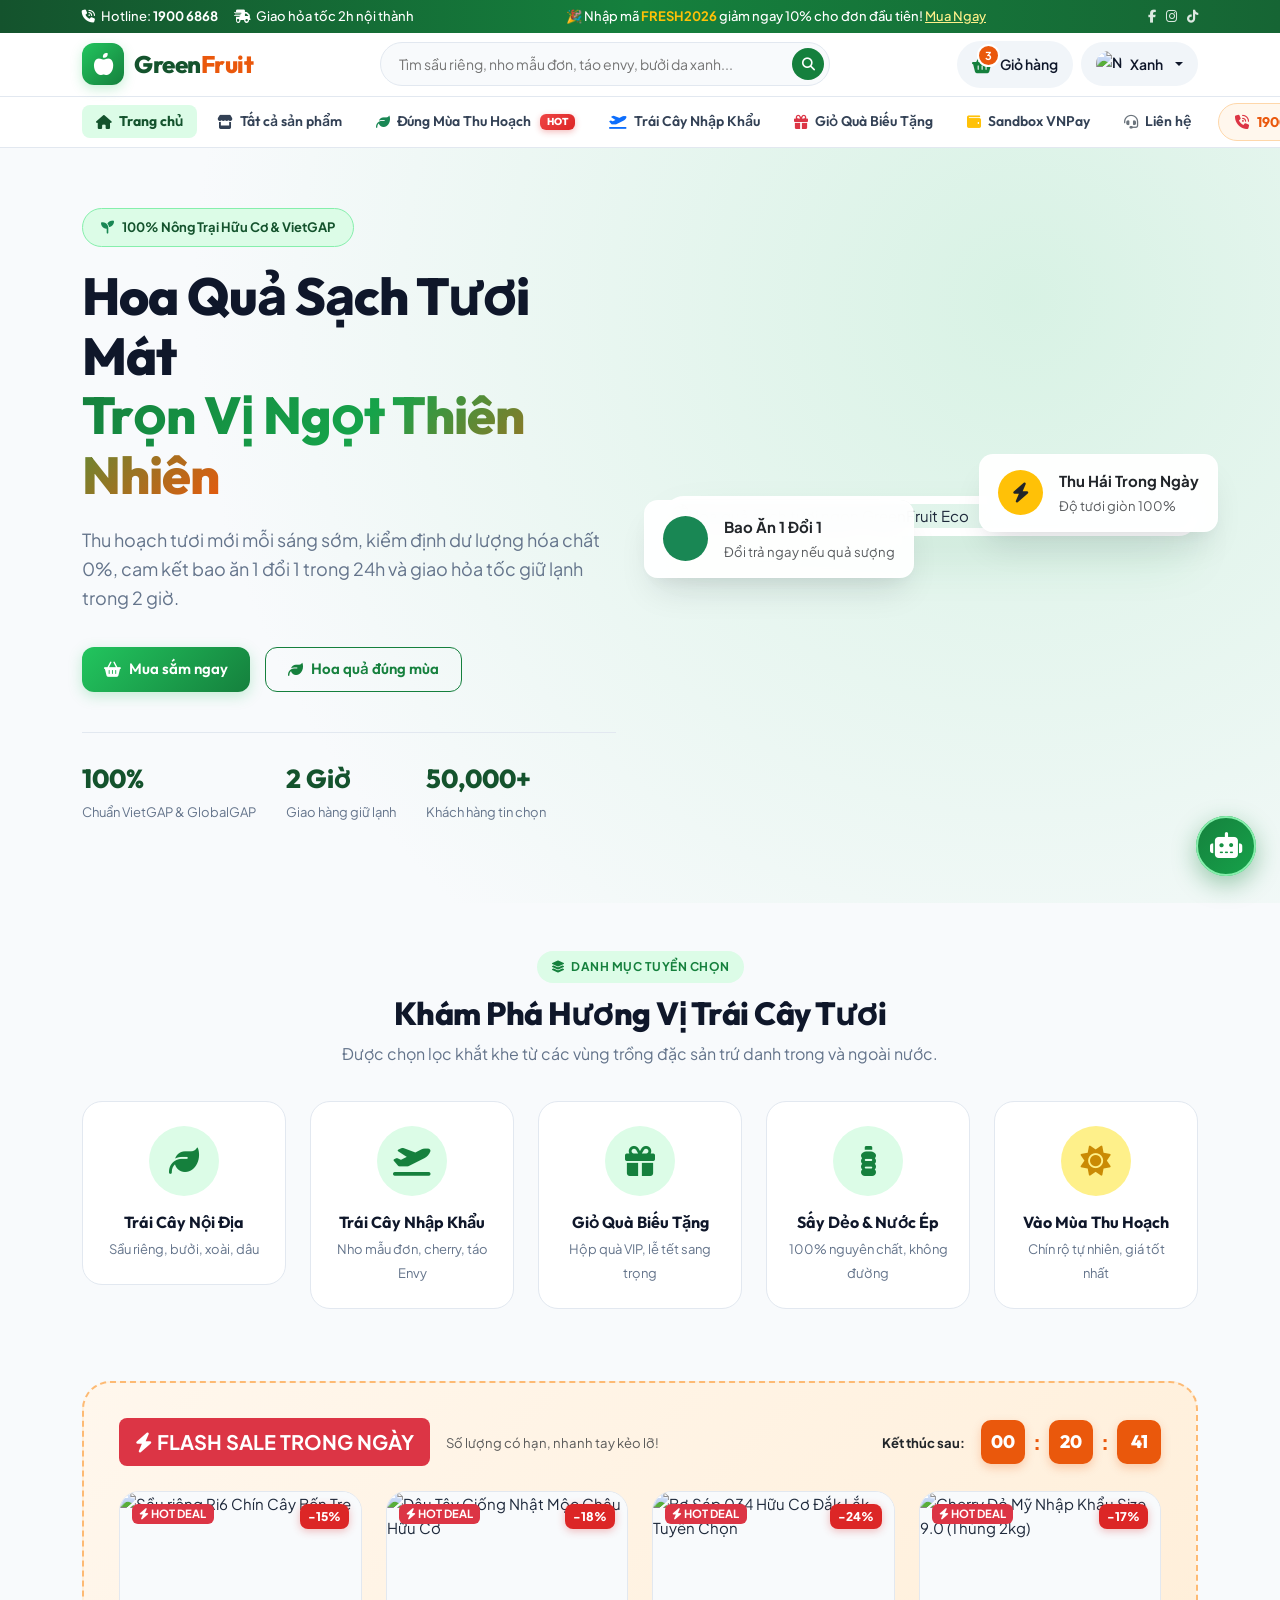
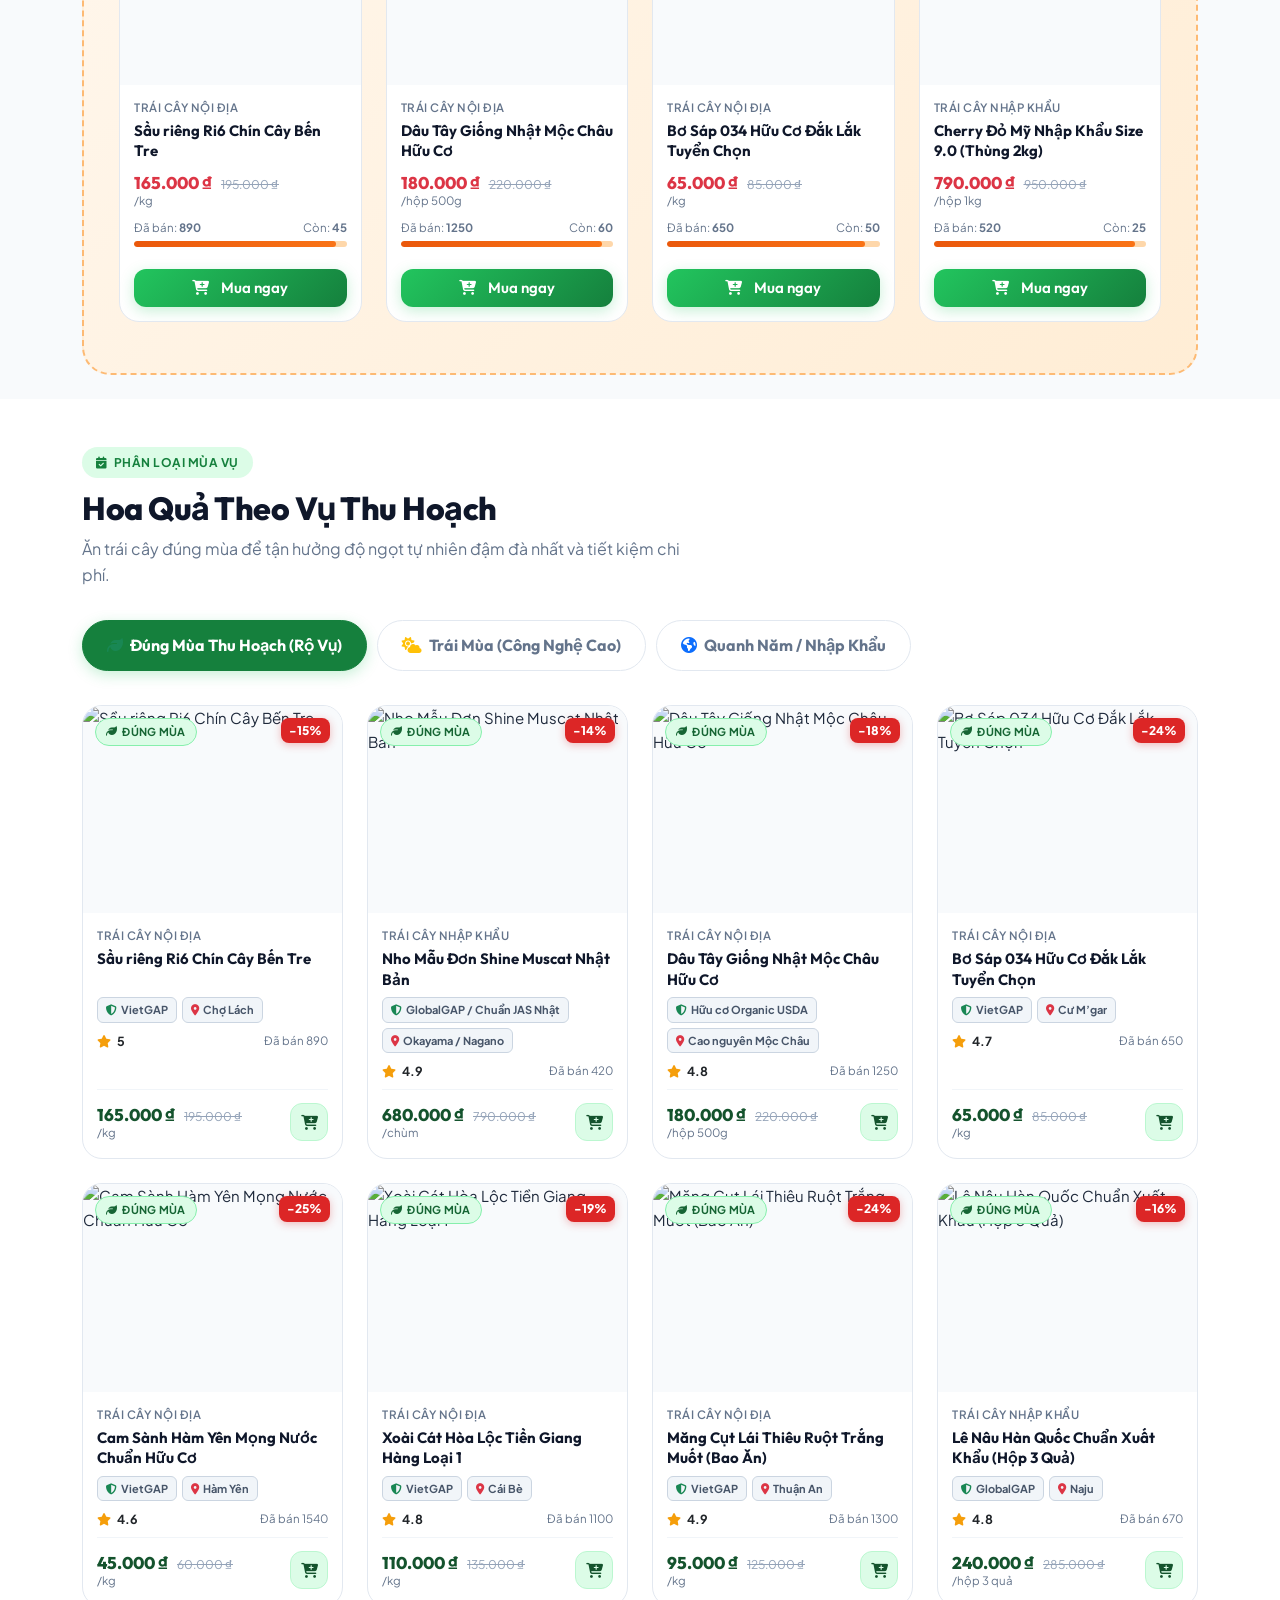
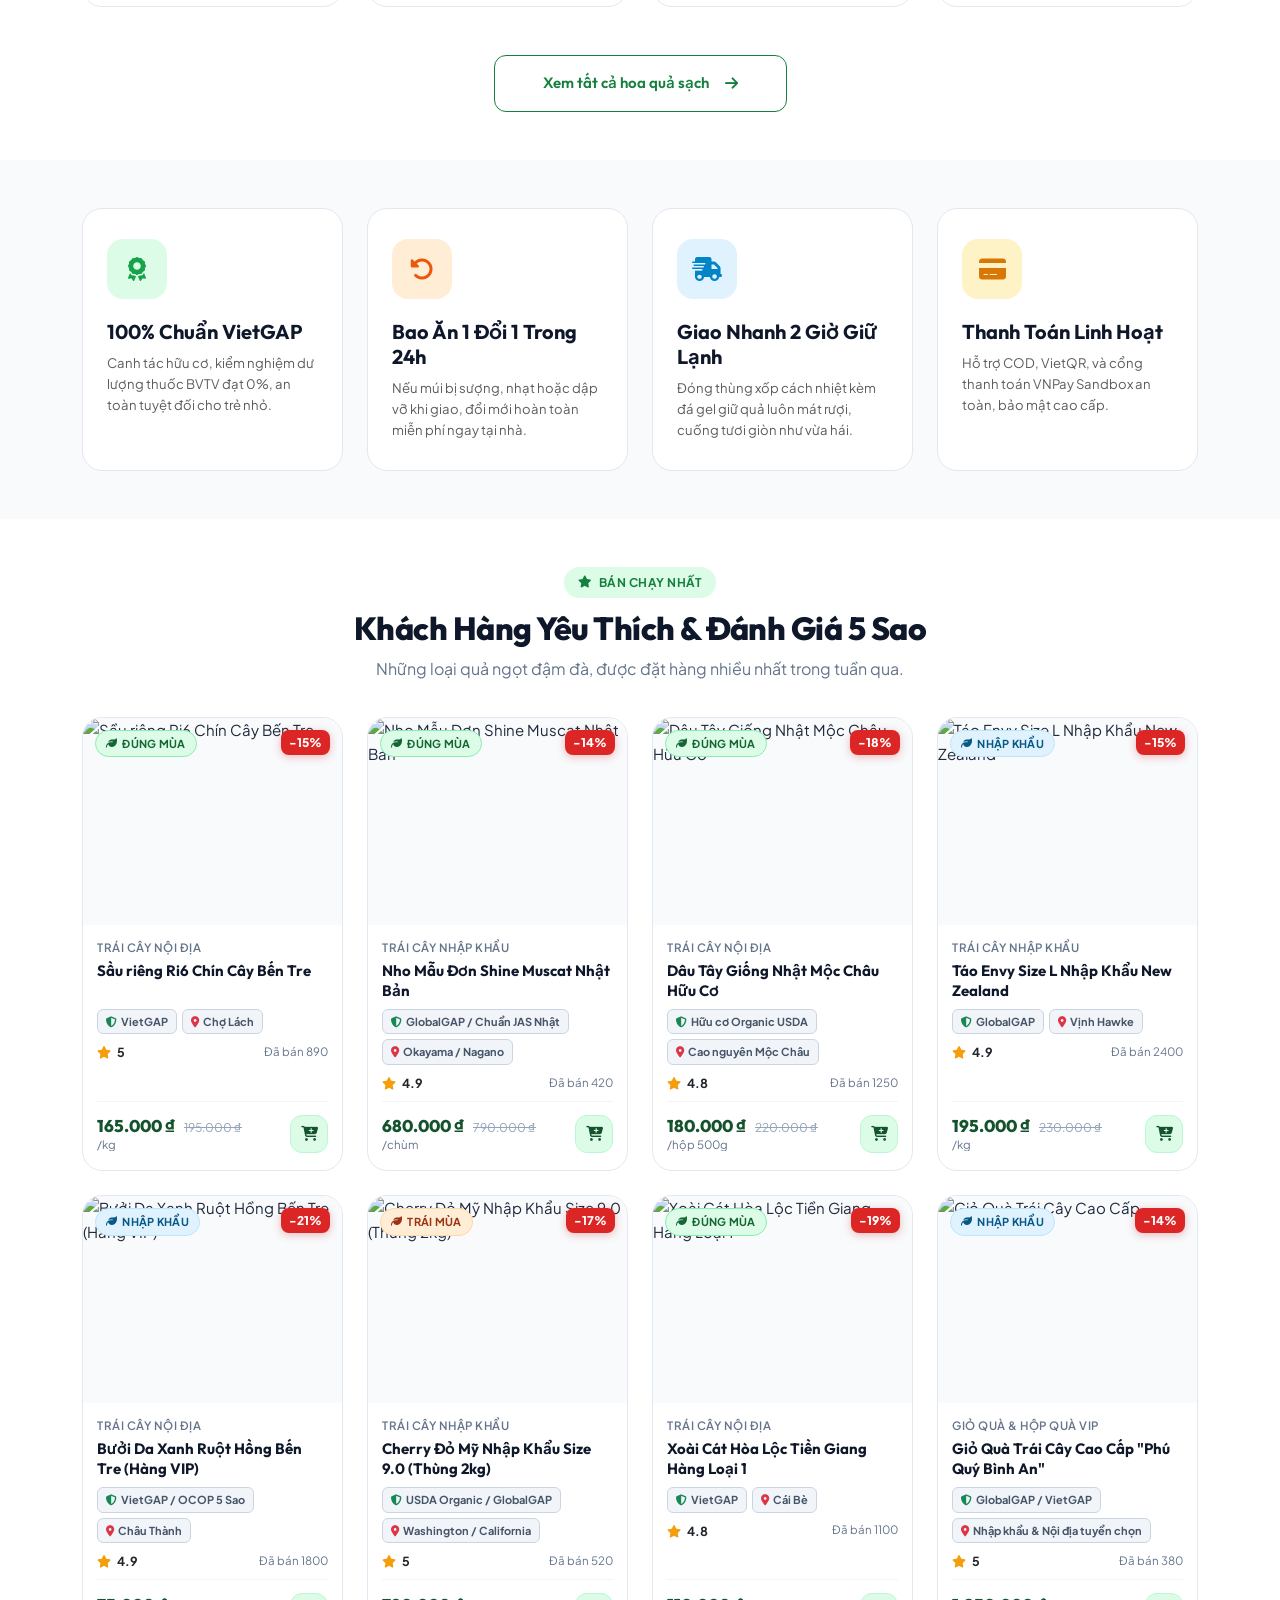
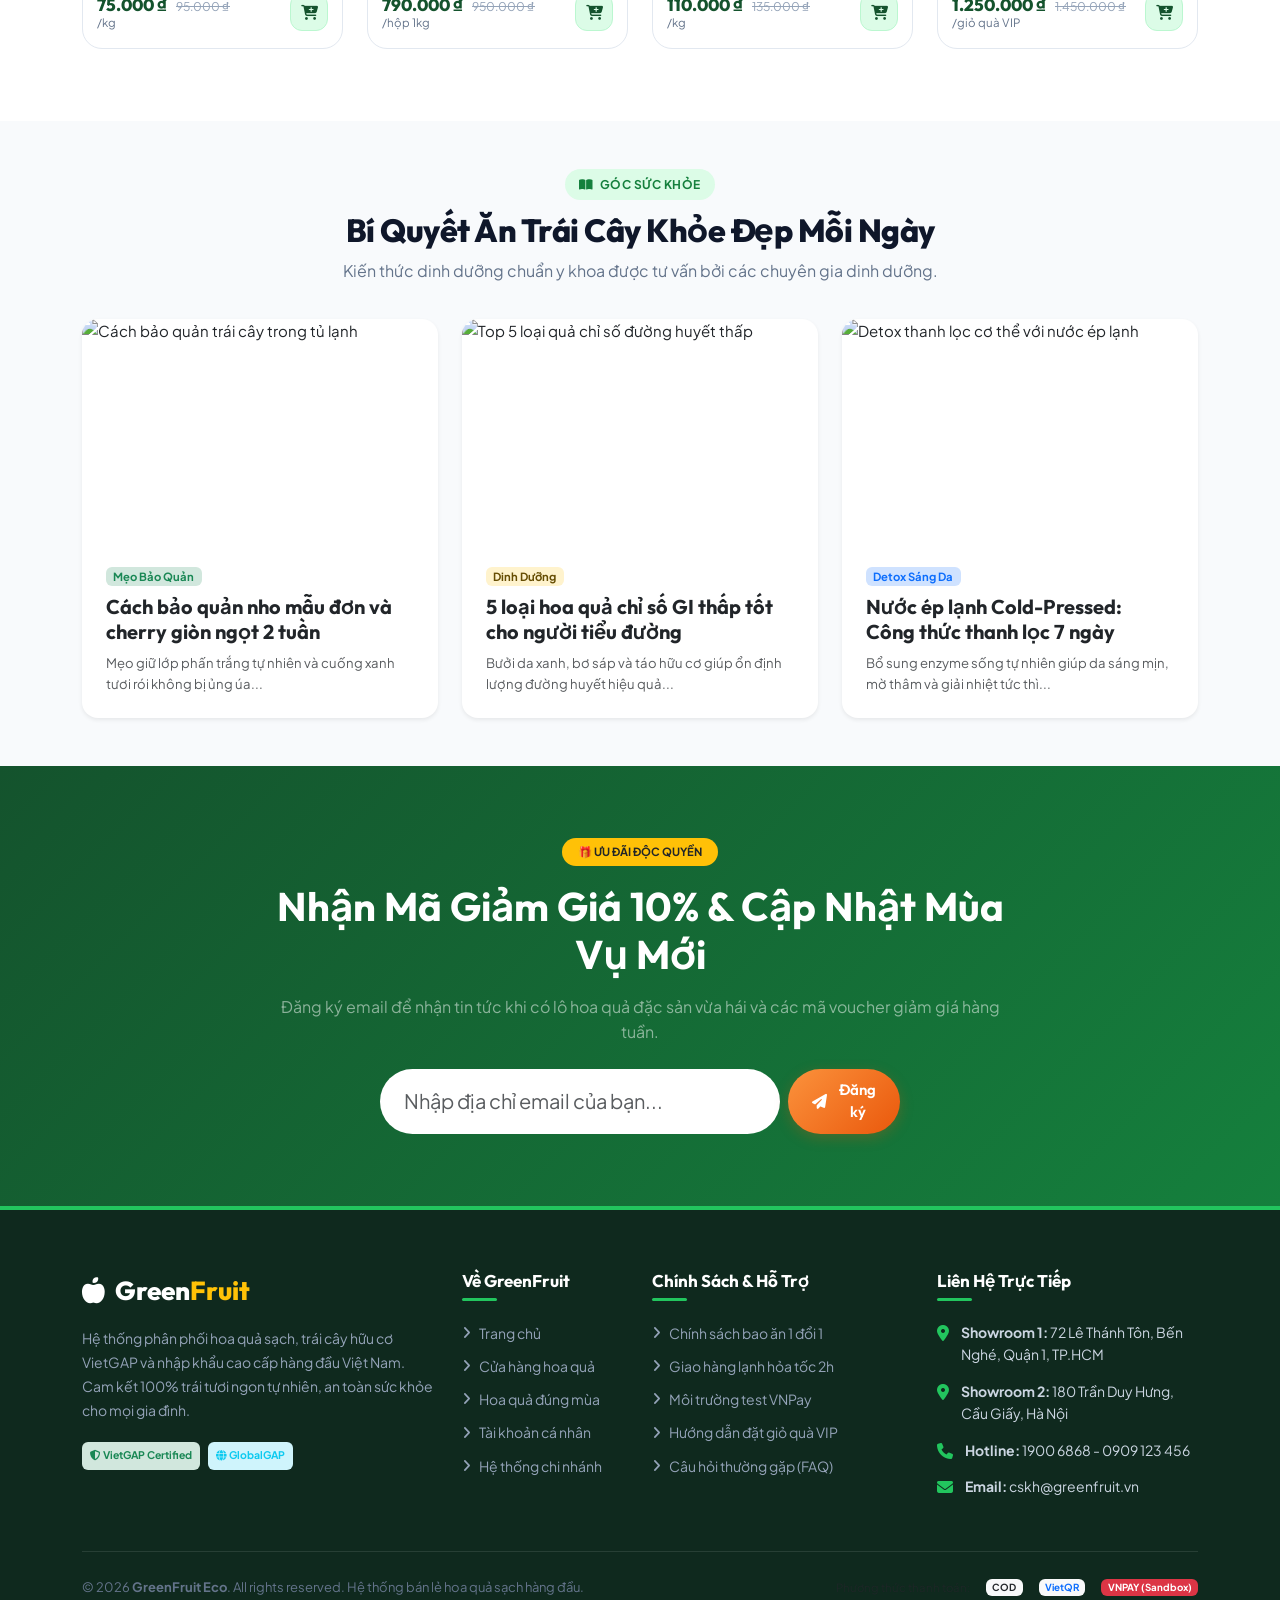
==== index.html @ 309b8b5e "first commit" ====
<!DOCTYPE html>
<html lang="vi">
<head>
  <meta charset="UTF-8">
  <meta name="viewport" content="width=device-width, initial-scale=1.0">
  <title>GreenFruit Eco - Siêu Thị Hoa Quả Sạch & Trái Cây Hữu Cơ VietGAP, Nhập Khẩu VIP</title>
  
  <!-- SEO Meta Tags -->
  <meta name="description" content="Chuyên cung cấp sỉ và lẻ hoa quả sạch, trái cây hữu cơ VietGAP/GlobalGAP, sầu riêng Ri6, nho mẫu đơn, táo Envy, cherry Mỹ, cam sành, giỏ quà trái cây VIP giao nhanh 2h.">
  <meta name="keywords" content="hoa quả sạch, trái cây hữu cơ, trái cây nhập khẩu, sầu riêng ri6, nho mẫu đơn, giỏ quà trái cây, vietgap, globalgap, giao hoa quả 2h">
  <meta name="robots" content="index, follow">
  <link rel="canonical" href="http://localhost:3000/index.html">
  
  <!-- Open Graph / Facebook -->
  <meta property="og:type" content="website">
  <meta property="og:url" content="http://localhost:3000/index.html">
  <meta property="og:title" content="GreenFruit Eco - Siêu Thị Hoa Quả Sạch Hữu Cơ VietGAP">
  <meta property="og:description" content="100% hoa quả tươi mới thu hái trong ngày, bao ăn 1 đổi 1 trong 24h, miễn phí vận chuyển cho đơn từ 500k.">
  <meta property="og:image" content="https://images.unsplash.com/photo-1619566636858-adf3ef46400b?auto=format&fit=crop&w=1200&q=80">

  <!-- Schema.org JSON-LD Structured Data -->
  <script type="application/ld+json">
  {
    "@context": "https://schema.org",
    "@type": "Store",
    "name": "GreenFruit Eco - Hoa Quả Sạch & Trái Cây Hữu Cơ",
    "image": "https://images.unsplash.com/photo-1619566636858-adf3ef46400b?auto=format&fit=crop&w=1200&q=80",
    "telephone": "1900 6868",
    "email": "cskh@greenfruit.vn",
    "address": {
      "@type": "PostalAddress",
      "streetAddress": "72 Lê Thánh Tôn, Phường Bến Nghé",
      "addressLocality": "Quận 1",
      "addressRegion": "TP. Hồ Chí Minh",
      "addressCountry": "VN"
    },
    "openingHoursSpecification": {
      "@type": "OpeningHoursSpecification",
      "dayOfWeek": ["Monday", "Tuesday", "Wednesday", "Thursday", "Friday", "Saturday", "Sunday"],
      "opens": "07:00",
      "closes": "21:30"
    },
    "priceRange": "$$"
  }
  </script>

  <!-- Favicon -->
  <link rel="icon" type="image/svg+xml" href="data:image/svg+xml,<svg xmlns='http://www.w3.org/2000/svg' viewBox='0 0 100 100'><text y='.9em' font-size='90'>🍏</text></svg>">

  <!-- Bootstrap 5 CSS & Font Awesome 6 -->
  <link href="https://cdn.jsdelivr.net/npm/bootstrap@5.3.3/dist/css/bootstrap.min.css" rel="stylesheet">
  <link rel="stylesheet" href="https://cdnjs.cloudflare.com/ajax/libs/font-awesome/6.5.1/css/all.min.css">
  
  <!-- Custom CSS -->
  <link rel="stylesheet" href="css/global.css">
  <link rel="stylesheet" href="css/home.css">
</head>
<body>

  <!-- Top Announcement Bar -->
  <div class="top-announcement-bar">
    <div class="container d-flex justify-content-between align-items-center">
      <div class="d-none d-md-flex align-items-center gap-3">
        <span><i class="fa-solid fa-phone-volume me-1"></i> Hotline: <strong>1900 6868</strong></span>
        <span><i class="fa-solid fa-truck-fast me-1"></i> Giao hỏa tốc 2h nội thành</span>
      </div>
      <div class="mx-auto mx-md-0 text-center">
        <span>🎉 Nhập mã <strong class="text-warning">FRESH2026</strong> giảm ngay 10% cho đơn đầu tiên! <a href="products.html">Mua Ngay</a></span>
      </div>
      <div class="social-icons d-none d-lg-flex">
        <a href="#" aria-label="Facebook"><i class="fa-brands fa-facebook-f"></i></a>
        <a href="#" aria-label="Instagram"><i class="fa-brands fa-instagram"></i></a>
        <a href="#" aria-label="Tiktok"><i class="fa-brands fa-tiktok"></i></a>
      </div>
    </div>
  </div>

  <!-- Main Header & Navbar -->
  <header class="main-header">
    <div class="container py-2">
      <div class="d-flex align-items-center justify-content-between gap-3">
        
        <!-- Mobile Toggle Button -->
        <button class="btn btn-light-gf d-lg-none p-2" type="button" data-bs-toggle="offcanvas" data-bs-target="#mobileMenu">
          <i class="fa-solid fa-bars fs-5"></i>
        </button>

        <!-- Brand Logo -->
        <a href="index.html" class="brand-logo text-decoration-none">
          <div class="logo-icon"><i class="fa-solid fa-apple-whole"></i></div>
          <span>Green<span class="brand-highlight">Fruit</span></span>
        </a>

        <!-- Header Search Box -->
        <div class="header-search-box d-none d-md-block">
          <input type="text" class="global-search-input" placeholder="Tìm sầu riêng, nho mẫu đơn, táo envy, bưởi da xanh...">
          <button type="button" class="search-btn btn-search-trigger" title="Tìm kiếm">
            <i class="fa-solid fa-magnifying-glass"></i>
          </button>
        </div>

        <!-- Header Action Controls -->
        <div class="d-flex align-items-center gap-2">
          
          <!-- Giỏ hàng -->
          <a href="cart.html" class="header-action-btn text-decoration-none" title="Xem giỏ hàng">
            <div class="icon-wrap">
              <i class="fa-solid fa-basket-shopping"></i>
              <span class="cart-badge-count">0</span>
            </div>
            <span class="d-none d-lg-inline">Giỏ hàng</span>
          </a>

          <!-- User Auth Container -->
          <div id="header-auth-container">
            <a href="auth.html" class="header-action-btn">
              <div class="icon-wrap"><i class="fa-regular fa-user"></i></div>
              <span class="d-none d-md-inline">Tài khoản</span>
            </a>
          </div>

        </div>
      </div>
    </div>

    <!-- Navigation Menu Bar -->
    <nav class="main-nav-bar d-none d-lg-block">
      <div class="container">
        <ul class="site-nav-menu">
          <li class="nav-item"><a class="nav-link active" href="index.html"><i class="fa-solid fa-house"></i> Trang chủ</a></li>
          <li class="nav-item"><a class="nav-link" href="products.html"><i class="fa-solid fa-store"></i> Tất cả sản phẩm</a></li>
          <li class="nav-item"><a class="nav-link" href="products.html?season=dung-mua"><i class="fa-solid fa-leaf text-success"></i> Đúng Mùa Thu Hoạch <span class="hot-badge">HOT</span></a></li>
          <li class="nav-item"><a class="nav-link" href="products.html?category=nhap-khau"><i class="fa-solid fa-plane-departure text-primary"></i> Trái Cây Nhập Khẩu</a></li>
          <li class="nav-item"><a class="nav-link" href="products.html?category=hop-qua"><i class="fa-solid fa-gift text-danger"></i> Giỏ Quà Biếu Tặng</a></li>
          <li class="nav-item"><a class="nav-link" href="profile.html#vnpay-test"><i class="fa-solid fa-wallet text-warning"></i> Sandbox VNPay</a></li>
          <li class="nav-item"><a class="nav-link" href="contact.html"><i class="fa-solid fa-headset text-secondary"></i> Liên hệ</a></li>
        </ul>
        <a href="tel:19006868" class="nav-hotline-pill">
          <i class="fa-solid fa-phone-volume text-danger"></i> 1900 6868 <small class="text-muted fw-normal ms-1">(Miễn phí)</small>
        </a>
      </div>
    </nav>
  </header>

  <!-- Mobile Offcanvas Menu Drawer -->
  <div class="offcanvas offcanvas-start" tabindex="-1" id="mobileMenu">
    <div class="offcanvas-header border-bottom">
      <a href="index.html" class="brand-logo text-decoration-none">
        <div class="logo-icon"><i class="fa-solid fa-apple-whole"></i></div>
        <span>Green<span class="brand-highlight">Fruit</span></span>
      </a>
      <button type="button" class="btn-close" data-bs-dismiss="offcanvas" aria-label="Close"></button>
    </div>
    <div class="offcanvas-body">
      <!-- Mobile Search -->
      <div class="header-search-box mb-4">
        <input type="text" class="global-search-input" placeholder="Tìm kiếm hoa quả...">
        <button type="button" class="search-btn btn-search-trigger"><i class="fa-solid fa-magnifying-glass"></i></button>
      </div>

      <ul class="nav flex-column gap-2 font-heading fw-bold">
        <li class="nav-item"><a class="nav-link text-dark py-2" href="index.html"><i class="fa-solid fa-house text-success me-2"></i> Trang chủ</a></li>
        <li class="nav-item"><a class="nav-link text-dark py-2" href="products.html"><i class="fa-solid fa-store text-success me-2"></i> Tất cả sản phẩm</a></li>
        <li class="nav-item"><a class="nav-link text-dark py-2" href="products.html?season=dung-mua"><i class="fa-solid fa-leaf text-success me-2"></i> Đúng Mùa Thu Hoạch</a></li>
        <li class="nav-item"><a class="nav-link text-dark py-2" href="products.html?category=nhap-khau"><i class="fa-solid fa-plane-departure text-primary me-2"></i> Trái Cây Nhập Khẩu</a></li>
        <li class="nav-item"><a class="nav-link text-dark py-2" href="products.html?category=hop-qua"><i class="fa-solid fa-gift text-danger me-2"></i> Giỏ Quà Biếu Tặng</a></li>
        <li class="nav-item"><a class="nav-link text-dark py-2" href="cart.html"><i class="fa-solid fa-basket-shopping text-warning me-2"></i> Giỏ hàng</a></li>
        <li class="nav-item"><a class="nav-link text-dark py-2" href="profile.html"><i class="fa-regular fa-user text-info me-2"></i> Trang cá nhân & Đơn hàng</a></li>
        <li class="nav-item"><a class="nav-link text-dark py-2" href="profile.html#vnpay-test"><i class="fa-solid fa-wallet text-warning me-2"></i> Sandbox VNPay Test</a></li>
        <li class="nav-item"><a class="nav-link text-dark py-2" href="contact.html"><i class="fa-solid fa-headset text-secondary me-2"></i> Liên hệ & Cửa hàng</a></li>
      </ul>
    </div>
  </div>

  <main>
    <!-- HERO SECTION -->
    <section class="hero-section">
      <div class="container">
        <div class="row align-items-center g-5">
          <div class="col-lg-6">
            <div class="hero-badge">
              <i class="fa-solid fa-seedling text-success"></i> 100% Nông Trại Hữu Cơ & VietGAP
            </div>
            <h1 class="hero-title">
              Hoa Quả Sạch Tươi Mát <br>
              <span class="highlight-text">Trọn Vị Ngọt Thiên Nhiên</span>
            </h1>
            <p class="hero-desc">
              Thu hoạch tươi mới mỗi sáng sớm, kiểm định dư lượng hóa chất 0%, cam kết bao ăn 1 đổi 1 trong 24h và giao hỏa tốc giữ lạnh trong 2 giờ.
            </p>
            <div class="hero-cta-group">
              <a href="products.html" class="btn btn-primary-gf btn-lg">
                <i class="fa-solid fa-basket-shopping"></i> Mua sắm ngay
              </a>
              <a href="products.html?season=dung-mua" class="btn btn-outline-gf btn-lg">
                <i class="fa-solid fa-leaf"></i> Hoa quả đúng mùa
              </a>
            </div>
            
            <div class="hero-stats-row">
              <div class="hero-stat-item">
                <strong>100%</strong>
                <span>Chuẩn VietGAP & GlobalGAP</span>
              </div>
              <div class="hero-stat-item">
                <strong>2 Giờ</strong>
                <span>Giao hàng giữ lạnh</span>
              </div>
              <div class="hero-stat-item">
                <strong>50,000+</strong>
                <span>Khách hàng tin chọn</span>
              </div>
            </div>
          </div>

          <div class="col-lg-6">
            <div class="hero-image-wrapper">
              <img src="https://images.unsplash.com/photo-1619566636858-adf3ef46400b?auto=format&fit=crop&w=1000&q=80" alt="Hoa quả sạch tươi ngon GreenFruit Eco" class="img-fluid hero-main-img" loading="eager">
              
              <!-- Floating Widget 1 -->
              <div class="hero-floating-card card-1 d-none d-sm-flex align-items-center gap-3">
                <div class="rounded-circle bg-success text-white p-3 d-flex align-items-center justify-content-center" style="width: 45px; height: 45px;">
                  <i class="fa-solid fa-shield-check fs-5"></i>
                </div>
                <div>
                  <strong class="d-block text-dark font-heading">Bao Ăn 1 Đổi 1</strong>
                  <small class="text-muted">Đổi trả ngay nếu quả sượng</small>
                </div>
              </div>

              <!-- Floating Widget 2 -->
              <div class="hero-floating-card card-2 d-none d-sm-flex align-items-center gap-3">
                <div class="rounded-circle bg-warning text-dark p-3 d-flex align-items-center justify-content-center" style="width: 45px; height: 45px;">
                  <i class="fa-solid fa-bolt fs-5"></i>
                </div>
                <div>
                  <strong class="d-block text-dark font-heading">Thu Hái Trong Ngày</strong>
                  <small class="text-muted">Độ tươi giòn 100%</small>
                </div>
              </div>
            </div>
          </div>
        </div>
      </div>
    </section>

    <!-- FEATURED CATEGORIES -->
    <section class="py-5">
      <div class="container">
        <div class="section-header text-center">
          <span class="section-subtitle-badge"><i class="fa-solid fa-layer-group"></i> Danh Mục Tuyển Chọn</span>
          <h2 class="section-title">Khám Phá Hương Vị Trái Cây Tươi</h2>
          <p class="section-desc mx-auto">Được chọn lọc khắt khe từ các vùng trồng đặc sản trứ danh trong và ngoài nước.</p>
        </div>

        <div class="row g-4">
          <div class="col-6 col-md-4 col-lg">
            <a href="products.html?category=noi-dia" class="category-card text-decoration-none">
              <div class="category-icon-box"><i class="fa-solid fa-leaf"></i></div>
              <h3 class="category-title">Trái Cây Nội Địa</h3>
              <span class="category-count">Sầu riêng, bưởi, xoài, dâu</span>
            </a>
          </div>
          <div class="col-6 col-md-4 col-lg">
            <a href="products.html?category=nhap-khau" class="category-card text-decoration-none">
              <div class="category-icon-box"><i class="fa-solid fa-plane-departure"></i></div>
              <h3 class="category-title">Trái Cây Nhập Khẩu</h3>
              <span class="category-count">Nho mẫu đơn, cherry, táo Envy</span>
            </a>
          </div>
          <div class="col-6 col-md-4 col-lg">
            <a href="products.html?category=hop-qua" class="category-card text-decoration-none">
              <div class="category-icon-box"><i class="fa-solid fa-gift"></i></div>
              <h3 class="category-title">Giỏ Quà Biếu Tặng</h3>
              <span class="category-count">Hộp quà VIP, lễ tết sang trọng</span>
            </a>
          </div>
          <div class="col-6 col-md-4 col-lg">
            <a href="products.html?category=say-nuoc-ep" class="category-card text-decoration-none">
              <div class="category-icon-box"><i class="fa-solid fa-bottle-water"></i></div>
              <h3 class="category-title">Sấy Dẻo & Nước Ép</h3>
              <span class="category-count">100% nguyên chất, không đường</span>
            </a>
          </div>
          <div class="col-6 col-md-4 col-lg">
            <a href="products.html?season=dung-mua" class="category-card text-decoration-none">
              <div class="category-icon-box" style="background: #fef08a; color: #ca8a04;"><i class="fa-solid fa-sun"></i></div>
              <h3 class="category-title">Vào Mùa Thu Hoạch</h3>
              <span class="category-count">Chín rộ tự nhiên, giá tốt nhất</span>
            </a>
          </div>
        </div>
      </div>
    </section>

    <!-- FLASH SALE SECTION WITH COUNTDOWN -->
    <section class="py-4">
      <div class="container">
        <div class="flash-sale-wrapper">
          <div class="flash-sale-header">
            <div class="d-flex align-items-center gap-3">
              <div class="bg-danger text-white px-3 py-2 rounded-3 font-heading fw-bold fs-5">
                <i class="fa-solid fa-bolt"></i> FLASH SALE TRONG NGÀY
              </div>
              <span class="text-muted small d-none d-sm-inline">Số lượng có hạn, nhanh tay kẻo lỡ!</span>
            </div>

            <!-- Countdown Timer -->
            <div class="flash-sale-timer">
              <span class="fw-bold text-dark me-2 small">Kết thúc sau:</span>
              <div class="timer-block" id="fs-hours">00</div>
              <span class="timer-colon">:</span>
              <div class="timer-block" id="fs-minutes">00</div>
              <span class="timer-colon">:</span>
              <div class="timer-block" id="fs-seconds">00</div>
            </div>
          </div>

          <!-- Flash sale product cards container -->
          <div class="row" id="flash-sale-products-container">
            <!-- Rendered by js/home.js -->
          </div>
        </div>
      </div>
    </section>

    <!-- SEASONAL COLLECTION SHOWCASE -->
    <section class="py-5 bg-white">
      <div class="container">
        <div class="d-flex justify-content-between align-items-end flex-wrap gap-3 mb-4">
          <div>
            <span class="section-subtitle-badge"><i class="fa-solid fa-calendar-check"></i> Phân Loại Mùa Vụ</span>
            <h2 class="section-title">Hoa Quả Theo Vụ Thu Hoạch</h2>
            <p class="section-desc">Ăn trái cây đúng mùa để tận hưởng độ ngọt tự nhiên đậm đà nhất và tiết kiệm chi phí.</p>
          </div>

          <!-- Seasonal Filter Tabs -->
          <ul class="nav seasonal-filter-tabs">
            <li class="nav-item">
              <button class="nav-link seasonal-tab-btn active" data-season="dung-mua">
                <i class="fa-solid fa-leaf text-success me-1"></i> Đúng Mùa Thu Hoạch (Rộ Vụ)
              </button>
            </li>
            <li class="nav-item">
              <button class="nav-link seasonal-tab-btn" data-season="trai-mua">
                <i class="fa-solid fa-cloud-sun text-warning me-1"></i> Trái Mùa (Công Nghệ Cao)
              </button>
            </li>
            <li class="nav-item">
              <button class="nav-link seasonal-tab-btn" data-season="quanh-nam">
                <i class="fa-solid fa-earth-americas text-primary me-1"></i> Quanh Năm / Nhập Khẩu
              </button>
            </li>
          </ul>
        </div>

        <div class="row" id="seasonal-products-container">
          <!-- Rendered by js/home.js -->
        </div>

        <div class="text-center mt-4">
          <a href="products.html" class="btn btn-outline-gf px-5 py-3">
            Xem tất cả hoa quả sạch <i class="fa-solid fa-arrow-right ms-2"></i>
          </a>
        </div>
      </div>
    </section>

    <!-- VALUE PROPOSITIONS & QUALITY CERTIFICATIONS -->
    <section class="py-5">
      <div class="container">
        <div class="row g-4">
          <div class="col-md-6 col-lg-3">
            <div class="feature-box">
              <div class="feature-icon-wrapper feature-1"><i class="fa-solid fa-award"></i></div>
              <h4 class="fw-bold fs-5 mb-2">100% Chuẩn VietGAP</h4>
              <p class="text-muted small mb-0">Canh tác hữu cơ, kiểm nghiệm dư lượng thuốc BVTV đạt 0%, an toàn tuyệt đối cho trẻ nhỏ.</p>
            </div>
          </div>
          <div class="col-md-6 col-lg-3">
            <div class="feature-box">
              <div class="feature-icon-wrapper feature-2"><i class="fa-solid fa-rotate-left"></i></div>
              <h4 class="fw-bold fs-5 mb-2">Bao Ăn 1 Đổi 1 Trong 24h</h4>
              <p class="text-muted small mb-0">Nếu múi bị sượng, nhạt hoặc dập vỡ khi giao, đổi mới hoàn toàn miễn phí ngay tại nhà.</p>
            </div>
          </div>
          <div class="col-md-6 col-lg-3">
            <div class="feature-box">
              <div class="feature-icon-wrapper feature-3"><i class="fa-solid fa-truck-fast"></i></div>
              <h4 class="fw-bold fs-5 mb-2">Giao Nhanh 2 Giờ Giữ Lạnh</h4>
              <p class="text-muted small mb-0">Đóng thùng xốp cách nhiệt kèm đá gel giữ quả luôn mát rượi, cuống tươi giòn như vừa hái.</p>
            </div>
          </div>
          <div class="col-md-6 col-lg-3">
            <div class="feature-box">
              <div class="feature-icon-wrapper feature-4"><i class="fa-solid fa-credit-card"></i></div>
              <h4 class="fw-bold fs-5 mb-2">Thanh Toán Linh Hoạt</h4>
              <p class="text-muted small mb-0">Hỗ trợ COD, VietQR, và cổng thanh toán VNPay Sandbox an toàn, bảo mật cao cấp.</p>
            </div>
          </div>
        </div>
      </div>
    </section>

    <!-- TOP SELLING & RECOMMENDATIONS -->
    <section class="py-5 bg-white">
      <div class="container">
        <div class="section-header text-center">
          <span class="section-subtitle-badge"><i class="fa-solid fa-star"></i> Bán Chạy Nhất</span>
          <h2 class="section-title">Khách Hàng Yêu Thích & Đánh Giá 5 Sao</h2>
          <p class="section-desc mx-auto">Những loại quả ngọt đậm đà, được đặt hàng nhiều nhất trong tuần qua.</p>
        </div>

        <div class="row" id="featured-products-container">
          <!-- Rendered by js/home.js -->
        </div>
      </div>
    </section>

    <!-- NUTRITION TIPS & BLOG -->
    <section class="py-5">
      <div class="container">
        <div class="section-header text-center">
          <span class="section-subtitle-badge"><i class="fa-solid fa-book-open"></i> Góc Sức Khỏe</span>
          <h2 class="section-title">Bí Quyết Ăn Trái Cây Khỏe Đẹp Mỗi Ngày</h2>
          <p class="section-desc mx-auto">Kiến thức dinh dưỡng chuẩn y khoa được tư vấn bởi các chuyên gia dinh dưỡng.</p>
        </div>

        <div class="row g-4">
          <div class="col-md-4">
            <div class="card border-0 rounded-4 shadow-sm overflow-hidden h-100">
              <img src="https://images.unsplash.com/photo-1546548970-71785318a17b?auto=format&fit=crop&w=600&q=80" alt="Cách bảo quản trái cây trong tủ lạnh" class="card-img-top" style="height: 220px; object-fit: cover;">
              <div class="card-body p-4">
                <span class="badge bg-success-subtle text-success mb-2">Mẹo Bảo Quản</span>
                <h3 class="card-title fw-bold fs-5 mb-2"><a href="#" class="text-dark">Cách bảo quản nho mẫu đơn và cherry giòn ngọt 2 tuần</a></h3>
                <p class="card-text text-muted small">Mẹo giữ lớp phấn trắng tự nhiên và cuống xanh tươi rói không bị ủng úa...</p>
              </div>
            </div>
          </div>
          <div class="col-md-4">
            <div class="card border-0 rounded-4 shadow-sm overflow-hidden h-100">
              <img src="https://images.unsplash.com/photo-1587393855524-087f83d95bc9?auto=format&fit=crop&w=600&q=80" alt="Top 5 loại quả chỉ số đường huyết thấp" class="card-img-top" style="height: 220px; object-fit: cover;">
              <div class="card-body p-4">
                <span class="badge bg-warning-subtle text-warning-emphasis mb-2">Dinh Dưỡng</span>
                <h3 class="card-title fw-bold fs-5 mb-2"><a href="#" class="text-dark">5 loại hoa quả chỉ số GI thấp tốt cho người tiểu đường</a></h3>
                <p class="card-text text-muted small">Bưởi da xanh, bơ sáp và táo hữu cơ giúp ổn định lượng đường huyết hiệu quả...</p>
              </div>
            </div>
          </div>
          <div class="col-md-4">
            <div class="card border-0 rounded-4 shadow-sm overflow-hidden h-100">
              <img src="https://images.unsplash.com/photo-1613478223719-2ab802602423?auto=format&fit=crop&w=600&q=80" alt="Detox thanh lọc cơ thể với nước ép lạnh" class="card-img-top" style="height: 220px; object-fit: cover;">
              <div class="card-body p-4">
                <span class="badge bg-primary-subtle text-primary mb-2">Detox Sáng Da</span>
                <h3 class="card-title fw-bold fs-5 mb-2"><a href="#" class="text-dark">Nước ép lạnh Cold-Pressed: Công thức thanh lọc 7 ngày</a></h3>
                <p class="card-text text-muted small">Bổ sung enzyme sống tự nhiên giúp da sáng mịn, mờ thâm và giải nhiệt tức thì...</p>
              </div>
            </div>
          </div>
        </div>
      </div>
    </section>

    <!-- NEWSLETTER SUBSCRIPTION -->
    <section class="py-5" style="background: linear-gradient(135deg, #14532d 0%, #15803d 100%); color: #ffffff;">
      <div class="container text-center py-4">
        <div class="row justify-content-center">
          <div class="col-lg-8">
            <span class="badge bg-warning text-dark px-3 py-2 rounded-pill font-heading fw-bold mb-3">🎁 ƯU ĐÃI ĐỘC QUYỀN</span>
            <h2 class="display-6 fw-bold text-white mb-3">Nhận Mã Giảm Giá 10% & Cập Nhật Mùa Vụ Mới</h2>
            <p class="text-white-50 mb-4 fs-6">Đăng ký email để nhận tin tức khi có lô hoa quả đặc sản vừa hái và các mã voucher giảm giá hàng tuần.</p>
            
            <form id="newsletter-form" class="d-flex flex-column flex-sm-row gap-2 max-w-500 mx-auto justify-content-center" style="max-width: 520px;">
              <input type="email" class="form-control form-control-lg rounded-pill px-4 border-0" placeholder="Nhập địa chỉ email của bạn..." required>
              <button type="submit" class="btn btn-secondary-gf btn-lg rounded-pill px-4">
                <i class="fa-solid fa-paper-plane me-1"></i> Đăng ký
              </button>
            </form>
          </div>
        </div>
      </div>
    </section>
  </main>

  <!-- MAIN FOOTER -->
  <footer class="main-footer">
    <div class="container">
      <div class="row g-4">
        <!-- Col 1: Brand Info -->
        <div class="col-lg-4 col-md-6">
          <a href="index.html" class="footer-logo text-decoration-none">
            <div class="logo-icon"><i class="fa-solid fa-apple-whole"></i></div>
            <span>Green<span class="text-warning">Fruit</span></span>
          </a>
          <p class="footer-desc">
            Hệ thống phân phối hoa quả sạch, trái cây hữu cơ VietGAP và nhập khẩu cao cấp hàng đầu Việt Nam. Cam kết 100% trái tươi ngon tự nhiên, an toàn sức khỏe cho mọi gia đình.
          </p>
          <div class="d-flex gap-2">
            <span class="badge bg-success-subtle text-success p-2"><i class="fa-solid fa-shield-halved"></i> VietGAP Certified</span>
            <span class="badge bg-info-subtle text-info p-2"><i class="fa-solid fa-globe"></i> GlobalGAP</span>
          </div>
        </div>

        <!-- Col 2: Quick Links -->
        <div class="col-lg-2 col-md-6">
          <h4 class="footer-title">Về GreenFruit</h4>
          <ul class="footer-links">
            <li><a href="index.html"><i class="fa-solid fa-angle-right"></i> Trang chủ</a></li>
            <li><a href="products.html"><i class="fa-solid fa-angle-right"></i> Cửa hàng hoa quả</a></li>
            <li><a href="products.html?season=dung-mua"><i class="fa-solid fa-angle-right"></i> Hoa quả đúng mùa</a></li>
            <li><a href="profile.html"><i class="fa-solid fa-angle-right"></i> Tài khoản cá nhân</a></li>
            <li><a href="contact.html"><i class="fa-solid fa-angle-right"></i> Hệ thống chi nhánh</a></li>
          </ul>
        </div>

        <!-- Col 3: Policy Links -->
        <div class="col-lg-3 col-md-6">
          <h4 class="footer-title">Chính Sách & Hỗ Trợ</h4>
          <ul class="footer-links">
            <li><a href="contact.html"><i class="fa-solid fa-angle-right"></i> Chính sách bao ăn 1 đổi 1</a></li>
            <li><a href="contact.html"><i class="fa-solid fa-angle-right"></i> Giao hàng lạnh hỏa tốc 2h</a></li>
            <li><a href="profile.html#vnpay-test"><i class="fa-solid fa-angle-right"></i> Môi trường test VNPay</a></li>
            <li><a href="contact.html"><i class="fa-solid fa-angle-right"></i> Hướng dẫn đặt giỏ quà VIP</a></li>
            <li><a href="contact.html"><i class="fa-solid fa-angle-right"></i> Câu hỏi thường gặp (FAQ)</a></li>
          </ul>
        </div>

        <!-- Col 4: Contact & Showrooms -->
        <div class="col-lg-3 col-md-6">
          <h4 class="footer-title">Liên Hệ Trực Tiếp</h4>
          <div class="footer-contact-item">
            <i class="fa-solid fa-location-dot"></i>
            <div>
              <strong>Showroom 1:</strong> 72 Lê Thánh Tôn, Bến Nghé, Quận 1, TP.HCM
            </div>
          </div>
          <div class="footer-contact-item">
            <i class="fa-solid fa-location-dot"></i>
            <div>
              <strong>Showroom 2:</strong> 180 Trần Duy Hưng, Cầu Giấy, Hà Nội
            </div>
          </div>
          <div class="footer-contact-item">
            <i class="fa-solid fa-phone"></i>
            <div>
              <strong>Hotline:</strong> 1900 6868 - 0909 123 456
            </div>
          </div>
          <div class="footer-contact-item">
            <i class="fa-solid fa-envelope"></i>
            <div>
              <strong>Email:</strong> cskh@greenfruit.vn
            </div>
          </div>
        </div>
      </div>

      <!-- Footer Bottom -->
      <div class="footer-bottom d-flex justify-content-between align-items-center flex-wrap gap-2">
        <div>
          © 2026 <strong>GreenFruit Eco</strong>. All rights reserved. Hệ thống bán lẻ hoa quả sạch hàng đầu.
        </div>
        <div class="d-flex align-items-center gap-3">
          <span class="small text-muted">Phương thức thanh toán:</span>
          <span class="badge bg-light text-dark fw-bold">COD</span>
          <span class="badge bg-light text-primary fw-bold">VietQR</span>
          <span class="badge bg-danger text-white fw-bold">VNPAY (Sandbox)</span>
        </div>
      </div>
    </div>
  </footer>

  <!-- MOBILE BOTTOM NAVIGATION -->
  <div class="mobile-bottom-nav">
    <a href="index.html" class="mobile-nav-item active text-decoration-none">
      <i class="fa-solid fa-house"></i>
      <span>Trang chủ</span>
    </a>
    <a href="products.html" class="mobile-nav-item text-decoration-none">
      <i class="fa-solid fa-store"></i>
      <span>Sản phẩm</span>
    </a>
    <a href="cart.html" class="mobile-nav-item text-decoration-none">
      <i class="fa-solid fa-basket-shopping"></i>
      <span>Giỏ hàng</span>
      <span class="cart-badge-count" style="top: -2px; right: 8px;">0</span>
    </a>
    <a href="profile.html" class="mobile-nav-item text-decoration-none">
      <i class="fa-regular fa-user"></i>
      <span>Cá nhân</span>
    </a>
  </div>

  <!-- SCRIPTS -->
  <!-- Bootstrap 5 Bundle JS -->
  <script src="https://cdn.jsdelivr.net/npm/bootstrap@5.3.3/dist/js/bootstrap.bundle.min.js"></script>
  <!-- Core Data Layer & LocalStorage -->
  <script src="js/data.js"></script>
  <!-- VNPay Sandbox Simulator -->
  <script src="js/vnpay-simulator.js"></script>
  <!-- Common Utilities, Auth & Cart Badges -->
  <script src="js/common.js"></script>
  <!-- Chatbot AI Widget -->
  <script src="js/chatbot.js"></script>
  <!-- Page Specific Script -->
  <script src="js/home.js"></script>

</body>
</html>
---- css/global.css ----
/* ==========================================================================
   GREENFRUIT ECO - GLOBAL DESIGN SYSTEM & STYLESHEET
   Bootstrap 5 Integration + Organic Fresh Aesthetic + Micro-Animations
   ========================================================================== */

@import url('https://fonts.googleapis.com/css2?family=Plus+Jakarta+Sans:wght@300;400;500;600;700;800&family=Outfit:wght@400;500;600;700;800&display=swap');

:root {
  /* Brand Color Palette */
  --primary: #15803d;         /* Forest Organic Green */
  --primary-dark: #14532d;    /* Deep Forest Green */
  --primary-light: #22c55e;   /* Fresh Leaf Green */
  --primary-subtle: #dcfce7;  /* Soft Green Background */
  --primary-glow: rgba(34, 197, 94, 0.25);

  --secondary: #ea580c;       /* Juicy Citrus Orange */
  --secondary-light: #fb923c; /* Bright Tangerine */
  --secondary-subtle: #ffedd5;
  --secondary-glow: rgba(234, 88, 12, 0.25);

  --accent-gold: #f59e0b;     /* Ripe Fruit Gold */
  --accent-gold-subtle: #fef3c7;

  --dark: #0f172a;            /* Slate 900 */
  --dark-light: #1e293b;
  --text-main: #1e293b;
  --text-muted: #64748b;
  --text-light: #94a3b8;

  --bg-page: #f8fafc;
  --bg-surface: #ffffff;
  --bg-subtle: #f1f5f9;
  --border-color: #e2e8f0;
  --border-focus: #86efac;

  /* Elevation Shadows */
  --shadow-xs: 0 1px 2px 0 rgba(15, 23, 42, 0.05);
  --shadow-sm: 0 2px 8px -2px rgba(15, 23, 42, 0.06), 0 1px 4px -1px rgba(15, 23, 42, 0.04);
  --shadow-md: 0 10px 25px -5px rgba(15, 23, 42, 0.08), 0 8px 10px -6px rgba(15, 23, 42, 0.04);
  --shadow-lg: 0 20px 35px -10px rgba(15, 23, 42, 0.12), 0 10px 15px -5px rgba(15, 23, 42, 0.04);
  --shadow-hover: 0 20px 30px -10px rgba(21, 128, 61, 0.2);

  /* Typography & Transitions */
  --font-main: 'Plus Jakarta Sans', system-ui, -apple-system, sans-serif;
  --font-heading: 'Outfit', var(--font-main);
  --radius-sm: 8px;
  --radius-md: 14px;
  --radius-lg: 20px;
  --radius-xl: 28px;
  --transition: all 0.25s cubic-bezier(0.4, 0, 0.2, 1);
  --transition-bounce: all 0.35s cubic-bezier(0.34, 1.56, 0.64, 1);
}

/* Base Reset & Typography */
* {
  box-sizing: border-box;
  margin: 0;
  padding: 0;
}

body {
  font-family: var(--font-main);
  background-color: var(--bg-page);
  color: var(--text-main);
  line-height: 1.6;
  font-size: 15px;
  overflow-x: hidden;
  -webkit-font-smoothing: antialiased;
}

h1, h2, h3, h4, h5, h6 {
  font-family: var(--font-heading);
  color: var(--dark);
  font-weight: 700;
  line-height: 1.25;
}

a {
  color: var(--primary);
  text-decoration: none;
  transition: var(--transition);
}

a:hover {
  color: var(--primary-dark);
}

img {
  max-width: 100%;
  height: auto;
  display: block;
}

/* Custom Scrollbar */
::-webkit-scrollbar {
  width: 8px;
  height: 8px;
}
::-webkit-scrollbar-track {
  background: #f1f5f9;
}
::-webkit-scrollbar-thumb {
  background: #cbd5e1;
  border-radius: 4px;
}
::-webkit-scrollbar-thumb:hover {
  background: var(--primary-light);
}

/* ==========================================================================
   HEADER & NAVBAR
   ========================================================================== */

/* Top notification banner */
.top-announcement-bar {
  background: linear-gradient(90deg, #14532d 0%, #15803d 50%, #166534 100%);
  color: #ffffff;
  font-size: 13px;
  padding: 6px 0;
  font-weight: 500;
}
.top-announcement-bar a {
  color: #fef08a;
  text-decoration: underline;
}
.top-announcement-bar .social-icons a {
  color: rgba(255, 255, 255, 0.85);
  margin-left: 10px;
  font-size: 13px;
}
.top-announcement-bar .social-icons a:hover {
  color: #ffffff;
}

/* Main Header */
.main-header {
  background: rgba(255, 255, 255, 0.95);
  backdrop-filter: blur(12px);
  border-bottom: 1px solid var(--border-color);
  position: sticky;
  top: 0;
  z-index: 1030;
  transition: var(--transition);
}

.brand-logo {
  display: flex;
  align-items: center;
  gap: 10px;
  font-family: var(--font-heading);
  font-weight: 800;
  font-size: 24px;
  color: var(--primary-dark);
  letter-spacing: -0.5px;
}
.brand-logo .logo-icon {
  width: 42px;
  height: 42px;
  background: linear-gradient(135deg, var(--primary-light) 0%, var(--primary) 100%);
  color: #ffffff;
  border-radius: 12px;
  display: flex;
  align-items: center;
  justify-content: center;
  font-size: 22px;
  box-shadow: 0 4px 12px var(--primary-glow);
}
.brand-logo .brand-highlight {
  color: var(--secondary);
}

/* Header Search Form */
.header-search-box {
  position: relative;
  max-width: 450px;
  width: 100%;
}
.header-search-box input {
  width: 100%;
  padding: 10px 45px 10px 18px;
  border-radius: 50px;
  border: 1.5px solid var(--border-color);
  background: #f8fafc;
  font-size: 14px;
  transition: var(--transition);
}
.header-search-box input:focus {
  outline: none;
  border-color: var(--primary);
  background: #ffffff;
  box-shadow: 0 0 0 4px var(--primary-subtle);
}
.header-search-box .search-btn {
  position: absolute;
  right: 6px;
  top: 50%;
  transform: translateY(-50%);
  width: 32px;
  height: 32px;
  border-radius: 50%;
  background: var(--primary);
  color: #ffffff;
  border: none;
  display: flex;
  align-items: center;
  justify-content: center;
  font-size: 13px;
  cursor: pointer;
  transition: var(--transition);
}
.header-search-box .search-btn:hover {
  background: var(--primary-dark);
}

/* Header Action Buttons */
.header-action-btn {
  display: inline-flex;
  align-items: center;
  gap: 8px;
  padding: 8px 14px;
  border-radius: 50px;
  color: var(--dark);
  font-weight: 600;
  font-size: 14px;
  background: #f1f5f9;
  border: 1px solid transparent;
  transition: var(--transition);
  position: relative;
}
.header-action-btn:hover {
  background: var(--primary-subtle);
  color: var(--primary-dark);
  border-color: #bbf7d0;
}
.header-action-btn .icon-wrap {
  position: relative;
  font-size: 18px;
  color: var(--primary);
}
.cart-badge-count {
  position: absolute;
  top: -6px;
  right: -8px;
  background: var(--secondary);
  color: #ffffff;
  font-size: 11px;
  font-weight: 700;
  padding: 1px 6px;
  border-radius: 20px;
  border: 2px solid #ffffff;
  animation: badgePop 0.3s ease;
}

@keyframes badgePop {
  0% { transform: scale(0.5); }
  70% { transform: scale(1.2); }
  100% { transform: scale(1); }
}

/* ==========================================================================
   MAIN NAVIGATION BAR (HEADER MENU)
   ========================================================================== */

.main-nav-bar {
  background: #ffffff;
  border-top: 1px solid var(--border-color);
  padding: 6px 0;
  width: 100%;
}

.main-nav-bar .container {
  display: flex !important;
  flex-direction: row !important;
  align-items: center !important;
  justify-content: space-between !important;
  gap: 12px;
}

/* Custom Nav Menu List - Enforces horizontal row */
.site-nav-menu,
.navbar-nav {
  display: flex !important;
  flex-direction: row !important;
  align-items: center !important;
  flex-wrap: nowrap !important;
  gap: 6px !important;
  margin: 0 !important;
  padding: 0 !important;
  list-style: none !important;
}

.site-nav-menu li,
.site-nav-menu .nav-item,
.navbar-nav .nav-item {
  display: inline-block !important;
  flex-shrink: 0 !important;
  list-style: none !important;
  margin: 0 !important;
  padding: 0 !important;
}

.site-nav-menu .nav-link,
.site-nav-menu a,
.navbar-nav .nav-link {
  display: inline-flex !important;
  flex-direction: row !important;
  align-items: center !important;
  gap: 7px !important;
  font-family: var(--font-heading);
  font-weight: 600;
  font-size: 14px;
  color: #334155;
  padding: 8px 14px !important;
  border-radius: var(--radius-sm);
  white-space: nowrap !important;
  text-decoration: none !important;
  transition: all 0.2s ease;
  line-height: 1.2;
}

.site-nav-menu .nav-link i,
.site-nav-menu a i,
.navbar-nav .nav-link i {
  font-size: 14px;
  flex-shrink: 0;
}

.site-nav-menu .nav-link:hover,
.site-nav-menu a:hover,
.navbar-nav .nav-link:hover {
  color: var(--primary-dark) !important;
  background: var(--primary-subtle) !important;
  transform: translateY(-1px);
}

.site-nav-menu .nav-link.active,
.site-nav-menu a.active,
.navbar-nav .nav-link.active {
  color: var(--primary-dark) !important;
  background: var(--primary-subtle) !important;
  font-weight: 700 !important;
}

.nav-link .hot-badge,
.site-nav-menu .hot-badge {
  font-size: 10px;
  font-weight: 800;
  background: linear-gradient(135deg, #ef4444 0%, #dc2626 100%);
  color: #ffffff;
  padding: 2px 7px;
  border-radius: 6px;
  white-space: nowrap !important;
  box-shadow: 0 2px 6px rgba(220, 38, 38, 0.3);
  margin-left: 2px;
}

/* Nav Hotline Pill */
.nav-hotline-pill {
  display: inline-flex !important;
  align-items: center !important;
  gap: 8px !important;
  font-family: var(--font-heading);
  font-size: 14px;
  font-weight: 700;
  color: #ea580c !important;
  background: #fff7ed;
  border: 1px solid #fed7aa;
  padding: 7px 16px;
  border-radius: 50px;
  white-space: nowrap !important;
  text-decoration: none !important;
  transition: all 0.2s ease;
  flex-shrink: 0 !important;
}

.nav-hotline-pill:hover {
  background: #ea580c;
  color: #ffffff !important;
  border-color: #ea580c;
  box-shadow: 0 3px 10px rgba(234, 88, 12, 0.25);
  transform: translateY(-1px);
}

/* Responsive Navbar Adjustments */
@media (min-width: 992px) and (max-width: 1240px) {
  .site-nav-menu,
  .navbar-nav {
    gap: 3px !important;
  }
  .site-nav-menu .nav-link,
  .site-nav-menu a,
  .navbar-nav .nav-link {
    font-size: 13px !important;
    padding: 6px 9px !important;
    gap: 5px !important;
  }
  .nav-hotline-pill {
    font-size: 12.5px !important;
    padding: 5px 10px !important;
  }
}

@media (max-width: 1080px) {
  .nav-hotline-pill {
    display: none !important;
  }
}

/* ==========================================================================
   BUTTONS & BADGES
   ========================================================================== */

.btn {
  font-family: var(--font-heading);
  font-weight: 600;
  padding: 10px 22px;
  border-radius: 12px;
  transition: var(--transition-bounce);
  display: inline-flex;
  align-items: center;
  justify-content: center;
  gap: 8px;
  font-size: 15px;
}
.btn:active {
  transform: scale(0.97);
}

.btn-primary-gf {
  background: linear-gradient(135deg, var(--primary-light) 0%, var(--primary) 100%);
  color: #ffffff;
  border: none;
  box-shadow: 0 4px 14px var(--primary-glow);
}
.btn-primary-gf:hover {
  background: linear-gradient(135deg, var(--primary) 0%, var(--primary-dark) 100%);
  color: #ffffff;
  box-shadow: 0 6px 20px var(--primary-glow);
  transform: translateY(-2px);
}

.btn-secondary-gf {
  background: linear-gradient(135deg, var(--secondary-light) 0%, var(--secondary) 100%);
  color: #ffffff;
  border: none;
  box-shadow: 0 4px 14px var(--secondary-glow);
}
.btn-secondary-gf:hover {
  background: linear-gradient(135deg, var(--secondary) 0%, #c2410c 100%);
  color: #ffffff;
  box-shadow: 0 6px 20px var(--secondary-glow);
  transform: translateY(-2px);
}

.btn-outline-gf {
  background: transparent;
  color: var(--primary);
  border: 1.5px solid var(--primary);
}
.btn-outline-gf:hover {
  background: var(--primary);
  color: #ffffff;
  transform: translateY(-2px);
}

.btn-light-gf {
  background: #ffffff;
  color: var(--dark);
  border: 1px solid var(--border-color);
  box-shadow: var(--shadow-xs);
}
.btn-light-gf:hover {
  background: #f8fafc;
  border-color: #cbd5e1;
  color: var(--primary);
}

/* Season Badges */
.badge-season {
  display: inline-flex;
  align-items: center;
  gap: 5px;
  font-size: 11px;
  font-weight: 700;
  padding: 4px 10px;
  border-radius: 50px;
  text-transform: uppercase;
  letter-spacing: 0.3px;
}
.badge-season-in {
  background: #dcfce7;
  color: #166534;
  border: 1px solid #86efac;
}
.badge-season-out {
  background: #ffedd5;
  color: #9a3412;
  border: 1px solid #fed7aa;
}
.badge-season-all {
  background: #e0f2fe;
  color: #075985;
  border: 1px solid #bae6fd;
}

/* Certification Badges */
.badge-cert {
  font-size: 11px;
  font-weight: 700;
  padding: 3px 8px;
  border-radius: 6px;
  background: #f1f5f9;
  color: #475569;
  border: 1px solid #cbd5e1;
}

/* ==========================================================================
   PRODUCT CARDS
   ========================================================================== */

.product-card {
  background: var(--bg-surface);
  border-radius: var(--radius-lg);
  border: 1px solid var(--border-color);
  overflow: hidden;
  transition: var(--transition-bounce);
  position: relative;
  display: flex;
  flex-direction: column;
  height: 100%;
}
.product-card:hover {
  transform: translateY(-6px);
  border-color: #86efac;
  box-shadow: var(--shadow-hover);
}

.product-card-img-wrap {
  position: relative;
  width: 100%;
  padding-top: 80%; /* 5:4 aspect ratio */
  background: #f8fafc;
  overflow: hidden;
}
.product-card-img-wrap img {
  position: absolute;
  top: 0;
  left: 0;
  width: 100%;
  height: 100%;
  object-fit: cover;
  transition: transform 0.5s cubic-bezier(0.4, 0, 0.2, 1);
}
.product-card:hover .product-card-img-wrap img {
  transform: scale(1.08);
}

.product-badges-top {
  position: absolute;
  top: 12px;
  left: 12px;
  right: 12px;
  display: flex;
  justify-content: space-between;
  align-items: flex-start;
  pointer-events: none;
  z-index: 2;
}
.product-discount-pill {
  background: #dc2626;
  color: #ffffff;
  font-size: 12px;
  font-weight: 800;
  padding: 3px 8px;
  border-radius: 8px;
  box-shadow: 0 2px 8px rgba(220, 38, 38, 0.3);
}

.product-quick-actions {
  position: absolute;
  bottom: 12px;
  right: 12px;
  opacity: 0;
  transform: translateY(10px);
  transition: var(--transition-bounce);
  z-index: 3;
}
.product-card:hover .product-quick-actions {
  opacity: 1;
  transform: translateY(0);
}
.btn-quick-view {
  width: 36px;
  height: 36px;
  border-radius: 50%;
  background: rgba(255, 255, 255, 0.95);
  backdrop-filter: blur(4px);
  border: 1px solid var(--border-color);
  color: var(--dark);
  display: flex;
  align-items: center;
  justify-content: center;
  box-shadow: var(--shadow-sm);
}
.btn-quick-view:hover {
  background: var(--primary);
  color: #ffffff;
  border-color: var(--primary);
}

.product-card-body {
  padding: 14px;
  display: flex;
  flex-direction: column;
  flex-grow: 1;
}

.product-category-tag {
  font-size: 11.5px;
  font-weight: 600;
  color: var(--text-muted);
  text-transform: uppercase;
  letter-spacing: 0.5px;
  height: 18px;
  line-height: 18px;
  overflow: hidden;
  text-overflow: ellipsis;
  white-space: nowrap;
  margin-bottom: 4px;
}

.product-title {
  font-size: 15px;
  font-weight: 700;
  line-height: 1.35;
  color: var(--dark);
  margin-bottom: 6px;
  display: -webkit-box;
  -webkit-line-clamp: 2;
  -webkit-box-orient: vertical;
  overflow: hidden;
  height: 42px;
}
.product-title a {
  color: inherit;
}
.product-title a:hover {
  color: var(--primary);
}

.product-specs-meta {
  display: flex;
  flex-wrap: wrap;
  gap: 5px;
  margin-bottom: 8px;
}

.product-rating-meta {
  display: flex;
  align-items: center;
  gap: 5px;
  font-size: 12.5px;
  margin-bottom: 8px;
}
.product-rating-meta .stars {
  color: var(--accent-gold);
}
.product-rating-meta .sales {
  color: var(--text-muted);
  margin-left: auto;
  font-size: 11.5px;
  white-space: nowrap;
}

.product-card-footer {
  margin-top: auto;
  padding-top: 10px;
  border-top: 1px solid #f1f5f9;
  display: flex;
  align-items: center;
  justify-content: space-between;
}

.product-price-box {
  min-height: 44px;
  display: flex;
  flex-direction: column;
  justify-content: center;
}
.product-price-box .current-price {
  font-family: var(--font-heading);
  font-size: 17px;
  font-weight: 800;
  color: var(--primary-dark);
  line-height: 1.2;
}
.product-price-box .original-price {
  font-size: 12px;
  color: var(--text-light);
  text-decoration: line-through;
  margin-left: 4px;
}
.product-price-box .unit-text {
  font-size: 11.5px;
  color: var(--text-muted);
  line-height: 1.2;
  white-space: nowrap;
  overflow: hidden;
  text-overflow: ellipsis;
}

.btn-add-cart-mini {
  width: 38px;
  height: 38px;
  border-radius: 12px;
  background: var(--primary-subtle);
  color: var(--primary-dark);
  border: 1px solid #bbf7d0;
  display: flex;
  align-items: center;
  justify-content: center;
  font-size: 15px;
  cursor: pointer;
  transition: var(--transition-bounce);
  flex-shrink: 0;
}
.btn-add-cart-mini:hover {
  background: var(--primary);
  color: #ffffff;
  border-color: var(--primary);
  transform: scale(1.08);
}

/* ==========================================================================
   SECTION HEADINGS & COMMONS
   ========================================================================== */

.section-header {
  margin-bottom: 35px;
}
.section-subtitle-badge {
  display: inline-flex;
  align-items: center;
  gap: 6px;
  font-size: 12px;
  font-weight: 700;
  color: var(--primary);
  background: var(--primary-subtle);
  padding: 6px 14px;
  border-radius: 50px;
  text-transform: uppercase;
  letter-spacing: 0.5px;
  margin-bottom: 10px;
}
.section-title {
  font-size: 32px;
  font-weight: 800;
  color: var(--dark);
  letter-spacing: -0.5px;
}
.section-desc {
  color: var(--text-muted);
  font-size: 16px;
  max-width: 600px;
}

/* Breadcrumb Navigation */
.custom-breadcrumb {
  background: #ffffff;
  padding: 12px 20px;
  border-radius: var(--radius-md);
  border: 1px solid var(--border-color);
  margin-bottom: 30px;
  font-size: 14px;
}
.custom-breadcrumb .breadcrumb-item + .breadcrumb-item::before {
  content: "›";
  font-size: 18px;
  line-height: 1;
  vertical-align: middle;
  color: #94a3b8;
}
.custom-breadcrumb .breadcrumb-item.active {
  color: var(--primary);
  font-weight: 600;
}

/* ==========================================================================
   FOOTER
   ========================================================================== */

.main-footer {
  background: #0f291e;
  color: #cbd5e1;
  padding-top: 60px;
  padding-bottom: 30px;
  border-top: 4px solid var(--primary-light);
  font-size: 14px;
}
.footer-logo {
  font-family: var(--font-heading);
  font-weight: 800;
  font-size: 26px;
  color: #ffffff;
  display: flex;
  align-items: center;
  gap: 10px;
  margin-bottom: 16px;
}
.footer-desc {
  color: #94a3b8;
  line-height: 1.7;
  margin-bottom: 20px;
}
.footer-title {
  color: #ffffff;
  font-size: 17px;
  font-weight: 700;
  margin-bottom: 20px;
  position: relative;
  padding-bottom: 10px;
}
.footer-title::after {
  content: '';
  position: absolute;
  bottom: 0;
  left: 0;
  width: 35px;
  height: 3px;
  background: var(--primary-light);
  border-radius: 2px;
}

.footer-links {
  list-style: none;
  padding: 0;
}
.footer-links li {
  margin-bottom: 10px;
}
.footer-links a {
  color: #94a3b8;
  display: inline-flex;
  align-items: center;
  gap: 8px;
  transition: var(--transition);
}
.footer-links a:hover {
  color: #86efac;
  transform: translateX(4px);
}

.footer-contact-item {
  display: flex;
  gap: 12px;
  margin-bottom: 14px;
}
.footer-contact-item i {
  color: var(--primary-light);
  font-size: 16px;
  margin-top: 4px;
}

.footer-bottom {
  border-top: 1px solid rgba(255, 255, 255, 0.1);
  padding-top: 25px;
  margin-top: 40px;
  font-size: 13px;
  color: #64748b;
}

/* ==========================================================================
   TOAST NOTIFICATION & FLOATING CHATBOT WIDGET
   ========================================================================== */

.toast-container-gf {
  position: fixed;
  bottom: 24px;
  left: 24px;
  z-index: 9999;
  display: flex;
  flex-direction: column;
  gap: 10px;
}

.toast-gf {
  background: #ffffff;
  border-radius: var(--radius-md);
  padding: 14px 18px;
  box-shadow: var(--shadow-lg);
  display: flex;
  align-items: center;
  gap: 12px;
  border-left: 4px solid var(--primary);
  min-width: 300px;
  max-width: 400px;
  animation: slideInToast 0.35s cubic-bezier(0.34, 1.56, 0.64, 1);
  transition: var(--transition);
}
.toast-gf.toast-error {
  border-left-color: #dc2626;
}
.toast-gf.toast-info {
  border-left-color: #0284c7;
}

@keyframes slideInToast {
  from { transform: translateX(-100%); opacity: 0; }
  to { transform: translateX(0); opacity: 1; }
}

/* Floating AI Chatbot Button */
.chatbot-float-btn {
  position: fixed;
  bottom: 24px;
  right: 24px;
  width: 60px;
  height: 60px;
  border-radius: 50%;
  background: linear-gradient(135deg, #15803d 0%, #16a34a 100%);
  color: #ffffff;
  border: none;
  box-shadow: 0 8px 24px rgba(21, 128, 61, 0.4);
  display: flex;
  align-items: center;
  justify-content: center;
  font-size: 26px;
  cursor: pointer;
  z-index: 9990;
  transition: var(--transition-bounce);
}
.chatbot-float-btn:hover {
  transform: scale(1.1) rotate(5deg);
  box-shadow: 0 12px 28px rgba(21, 128, 61, 0.5);
}
.chatbot-float-btn .pulse-ring {
  position: absolute;
  width: 100%;
  height: 100%;
  border-radius: 50%;
  border: 2px solid #86efac;
  animation: pulseChat 2s infinite;
}

@keyframes pulseChat {
  0% { transform: scale(1); opacity: 0.8; }
  100% { transform: scale(1.5); opacity: 0; }
}

/* Chatbot Window */
.chatbot-window {
  position: fixed;
  bottom: 95px;
  right: 24px;
  width: 380px;
  max-width: calc(100vw - 40px);
  height: 540px;
  max-height: calc(100vh - 120px);
  background: #ffffff;
  border-radius: var(--radius-lg);
  box-shadow: 0 20px 40px -10px rgba(15, 23, 42, 0.25);
  border: 1px solid var(--border-color);
  display: flex;
  flex-direction: column;
  z-index: 9991;
  overflow: hidden;
  transform: translateY(20px) scale(0.95);
  opacity: 0;
  pointer-events: none;
  transition: var(--transition-bounce);
}
.chatbot-window.active {
  transform: translateY(0) scale(1);
  opacity: 1;
  pointer-events: auto;
}

.chatbot-header {
  background: linear-gradient(135deg, #14532d 0%, #15803d 100%);
  color: #ffffff;
  padding: 14px 18px;
  display: flex;
  align-items: center;
  justify-content: space-between;
}
.chatbot-header .bot-info {
  display: flex;
  align-items: center;
  gap: 10px;
}
.chatbot-header .bot-avatar {
  width: 38px;
  height: 38px;
  border-radius: 50%;
  background: #ffffff;
  color: var(--primary);
  display: flex;
  align-items: center;
  justify-content: center;
  font-size: 20px;
}

.chatbot-body {
  flex-grow: 1;
  padding: 16px;
  overflow-y: auto;
  background: #f8fafc;
  display: flex;
  flex-direction: column;
  gap: 12px;
}

.chat-msg {
  max-width: 85%;
  padding: 10px 14px;
  border-radius: 14px;
  font-size: 14px;
  line-height: 1.45;
  word-break: break-word;
}
.chat-msg.bot {
  background: #ffffff;
  color: var(--dark);
  align-self: flex-start;
  border: 1px solid var(--border-color);
  border-bottom-left-radius: 4px;
}
.chat-msg.user {
  background: var(--primary);
  color: #ffffff;
  align-self: flex-end;
  border-bottom-right-radius: 4px;
}

.chatbot-quick-prompts {
  display: flex;
  flex-wrap: wrap;
  gap: 6px;
  padding: 8px 12px;
  background: #f1f5f9;
  border-top: 1px solid var(--border-color);
}
.quick-prompt-btn {
  font-size: 12px;
  padding: 4px 10px;
  border-radius: 20px;
  background: #ffffff;
  border: 1px solid #cbd5e1;
  color: var(--dark);
  cursor: pointer;
  transition: var(--transition);
}
.quick-prompt-btn:hover {
  background: var(--primary-subtle);
  color: var(--primary-dark);
  border-color: #86efac;
}

.chatbot-footer {
  padding: 10px 14px;
  background: #ffffff;
  border-top: 1px solid var(--border-color);
  display: flex;
  gap: 8px;
}
.chatbot-footer input {
  flex-grow: 1;
  border: 1px solid var(--border-color);
  border-radius: 20px;
  padding: 8px 14px;
  font-size: 14px;
}
.chatbot-footer input:focus {
  outline: none;
  border-color: var(--primary);
}
.chatbot-footer button {
  background: var(--primary);
  color: #ffffff;
  border: none;
  width: 38px;
  height: 38px;
  border-radius: 50%;
  display: flex;
  align-items: center;
  justify-content: center;
  cursor: pointer;
}

/* ==========================================================================
   MODERN ERGONOMIC QUANTITY CONTROLS (BỘ TĂNG GIẢM SỐ LƯỢNG CAO CẤP)
   ========================================================================== */

.quantity-control {
  display: inline-flex;
  align-items: center;
  background: #f1f5f9;
  border-radius: 50px;
  padding: 3px;
  border: 1.5px solid var(--border-color);
  box-shadow: 0 1px 3px rgba(0, 0, 0, 0.04);
  transition: var(--transition-bounce);
  user-select: none;
}
.quantity-control:hover,
.quantity-control:focus-within {
  border-color: #86efac;
  background: #ffffff;
  box-shadow: 0 4px 12px var(--primary-glow);
}

.btn-qty {
  width: 34px;
  height: 34px;
  min-width: 34px;
  border-radius: 50%;
  background: #ffffff;
  border: 1px solid #e2e8f0;
  color: var(--dark);
  font-size: 13px;
  font-weight: 700;
  display: flex;
  align-items: center;
  justify-content: center;
  cursor: pointer;
  box-shadow: 0 2px 4px rgba(0, 0, 0, 0.05);
  transition: var(--transition-bounce);
}
.btn-qty:hover {
  background: var(--primary);
  color: #ffffff;
  border-color: var(--primary);
  transform: scale(1.1);
}
.btn-qty:active {
  transform: scale(0.92);
}
.btn-qty:disabled,
.btn-qty.disabled {
  opacity: 0.35;
  cursor: not-allowed;
  pointer-events: none;
}

.input-qty {
  width: 44px;
  height: 34px;
  border: none;
  background: transparent;
  text-align: center;
  font-family: var(--font-heading);
  font-weight: 800;
  font-size: 16px;
  color: var(--dark);
  padding: 0;
  outline: none;
}
.input-qty::-webkit-inner-spin-button,
.input-qty::-webkit-outer-spin-button {
  -webkit-appearance: none;
  margin: 0;
}

/* ==========================================================================
   MOBILE BOTTOM BAR & RESPONSIVE POLISH
   ========================================================================== */

.mobile-bottom-nav {
  display: none;
}

@media (max-width: 991.98px) {
  .mobile-bottom-nav {
    display: flex;
    position: fixed;
    bottom: 0;
    left: 0;
    right: 0;
    background: rgba(255, 255, 255, 0.98);
    backdrop-filter: blur(12px);
    border-top: 1px solid var(--border-color);
    box-shadow: 0 -4px 16px rgba(0, 0, 0, 0.08);
    z-index: 1020;
    justify-content: space-around;
    padding: 10px 0;
  }
  .mobile-nav-item {
    display: flex;
    flex-direction: column;
    align-items: center;
    color: var(--text-muted);
    font-size: 11px;
    font-weight: 700;
    gap: 3px;
    position: relative;
    padding: 2px 10px;
    transition: var(--transition);
  }
  .mobile-nav-item.active,
  .mobile-nav-item:hover {
    color: var(--primary);
  }
  .mobile-nav-item i {
    font-size: 20px;
  }
  .chatbot-float-btn {
    bottom: 75px;
  }
  .chatbot-window {
    bottom: 145px;
  }
}

@media (max-width: 575.98px) {
  .product-card-body {
    padding: 12px;
  }
  .product-title {
    font-size: 14px;
    height: 38px;
  }
  .product-price-box .current-price {
    font-size: 15px;
  }
  .btn-add-cart-mini {
    width: 34px;
    height: 34px;
    font-size: 14px;
  }
  .section-title {
    font-size: 24px;
  }
}
---- css/home.css ----
/* ==========================================================================
   CSS RIÊNG CHO TRANG CHỦ (home.css)
   ========================================================================== */

/* Hero Banner */
.hero-section {
  position: relative;
  background: radial-gradient(circle at 80% 20%, rgba(34, 197, 94, 0.15) 0%, rgba(248, 250, 252, 1) 70%);
  padding: 60px 0 80px;
  overflow: hidden;
}
.hero-badge {
  display: inline-flex;
  align-items: center;
  gap: 8px;
  background: var(--primary-subtle);
  color: var(--primary-dark);
  font-weight: 700;
  font-size: 13px;
  padding: 8px 18px;
  border-radius: 50px;
  border: 1px solid #86efac;
  margin-bottom: 20px;
}
.hero-title {
  font-size: 52px;
  font-weight: 800;
  line-height: 1.15;
  color: var(--dark);
  margin-bottom: 20px;
  letter-spacing: -1px;
}
.hero-title .highlight-text {
  background: linear-gradient(135deg, var(--primary) 0%, #16a34a 50%, var(--secondary) 100%);
  -webkit-background-clip: text;
  -webkit-text-fill-color: transparent;
}
.hero-desc {
  font-size: 18px;
  color: var(--text-muted);
  margin-bottom: 35px;
  max-width: 520px;
}
.hero-cta-group {
  display: flex;
  gap: 15px;
  flex-wrap: wrap;
  margin-bottom: 40px;
}

.hero-stats-row {
  display: flex;
  gap: 30px;
  border-top: 1px solid var(--border-color);
  padding-top: 25px;
}
.hero-stat-item strong {
  font-size: 26px;
  font-weight: 800;
  font-family: var(--font-heading);
  color: var(--primary-dark);
  display: block;
}
.hero-stat-item span {
  font-size: 13px;
  color: var(--text-muted);
}

.hero-image-wrapper {
  position: relative;
  z-index: 1;
}
.hero-main-img {
  border-radius: 30px;
  box-shadow: 0 25px 50px -12px rgba(21, 128, 61, 0.25);
  border: 8px solid #ffffff;
  transition: transform 0.5s ease;
}
.hero-main-img:hover {
  transform: scale(1.02);
}

/* Floating Card Widgets on Hero */
.hero-floating-card {
  position: absolute;
  background: rgba(255, 255, 255, 0.95);
  backdrop-filter: blur(12px);
  border-radius: var(--radius-md);
  padding: 14px 18px;
  box-shadow: var(--shadow-lg);
  border: 1px solid rgba(255, 255, 255, 0.6);
  z-index: 2;
  animation: floatAnim 4s ease-in-out infinite alternate;
}
.hero-floating-card.card-1 {
  top: 10%;
  left: -20px;
}
.hero-floating-card.card-2 {
  bottom: 10%;
  right: -20px;
  animation-delay: -2s;
}

@keyframes floatAnim {
  0% { transform: translateY(0); }
  100% { transform: translateY(-12px); }
}

/* Category Cards */
.category-card {
  background: #ffffff;
  border-radius: var(--radius-lg);
  padding: 24px 20px;
  text-align: center;
  border: 1.5px solid var(--border-color);
  transition: var(--transition-bounce);
  display: block;
  color: var(--dark);
  position: relative;
  overflow: hidden;
}
.category-card:hover {
  border-color: var(--primary);
  transform: translateY(-8px);
  box-shadow: var(--shadow-hover);
  color: var(--primary);
}
.category-icon-box {
  width: 70px;
  height: 70px;
  border-radius: 50%;
  background: var(--primary-subtle);
  color: var(--primary);
  display: flex;
  align-items: center;
  justify-content: center;
  font-size: 30px;
  margin: 0 auto 16px;
  transition: var(--transition-bounce);
}
.category-card:hover .category-icon-box {
  background: var(--primary);
  color: #ffffff;
  transform: scale(1.1) rotate(6deg);
}
.category-title {
  font-size: 16px;
  font-weight: 700;
  margin-bottom: 4px;
}
.category-count {
  font-size: 13px;
  color: var(--text-muted);
}

/* Flash Sale Box */
.flash-sale-wrapper {
  background: linear-gradient(135deg, #fff7ed 0%, #ffedd5 100%);
  border: 2px dashed #fdba74;
  border-radius: var(--radius-xl);
  padding: 35px;
  position: relative;
}
.flash-sale-header {
  display: flex;
  align-items: center;
  justify-content: space-between;
  flex-wrap: wrap;
  gap: 15px;
  margin-bottom: 25px;
}
.flash-sale-timer {
  display: flex;
  align-items: center;
  gap: 8px;
}
.timer-block {
  background: var(--secondary);
  color: #ffffff;
  font-family: var(--font-heading);
  font-weight: 800;
  font-size: 18px;
  min-width: 44px;
  height: 44px;
  border-radius: 10px;
  display: flex;
  align-items: center;
  justify-content: center;
  box-shadow: 0 4px 10px var(--secondary-glow);
}
.timer-colon {
  font-weight: 800;
  color: var(--secondary);
  font-size: 20px;
}

/* Flash Sale Stock Box & Equal Height Polish */
.flash-sale-stock-box {
  min-height: 36px;
  margin-top: 6px;
  margin-bottom: 6px;
}
.stock-info-row {
  display: flex;
  justify-content: space-between;
  align-items: center;
  font-size: 11.5px;
  color: var(--text-muted);
  white-space: nowrap;
  gap: 4px;
}
.stock-info-row span {
  white-space: nowrap;
}
.stock-progress {
  height: 6px;
  border-radius: 10px;
  background: #fed7aa;
  margin-top: 4px;
  overflow: hidden;
}
.stock-progress-bar {
  background: linear-gradient(90deg, #ea580c 0%, #f97316 100%);
  height: 100%;
  border-radius: 10px;
  transition: width 0.4s ease;
}

/* Seasonal Tabs */
.seasonal-filter-tabs .nav-link {
  font-family: var(--font-heading);
  font-weight: 700;
  font-size: 16px;
  padding: 12px 24px;
  border-radius: 50px;
  color: var(--text-muted);
  background: #ffffff;
  border: 1.5px solid var(--border-color);
  transition: var(--transition-bounce);
  margin-right: 10px;
  margin-bottom: 10px;
}
.seasonal-filter-tabs .nav-link.active,
.seasonal-filter-tabs .nav-link:hover {
  background: var(--primary);
  color: #ffffff;
  border-color: var(--primary);
  box-shadow: 0 4px 14px var(--primary-glow);
}

/* Value Props Feature Cards */
.feature-box {
  background: #ffffff;
  border-radius: var(--radius-lg);
  padding: 30px 24px;
  border: 1px solid var(--border-color);
  transition: var(--transition-bounce);
  height: 100%;
}
.feature-box:hover {
  transform: translateY(-6px);
  border-color: #86efac;
  box-shadow: var(--shadow-md);
}
.feature-icon-wrapper {
  width: 60px;
  height: 60px;
  border-radius: 16px;
  display: flex;
  align-items: center;
  justify-content: center;
  font-size: 24px;
  margin-bottom: 20px;
}
.feature-1 { background: #dcfce7; color: #16a34a; }
.feature-2 { background: #ffedd5; color: #ea580c; }
.feature-3 { background: #e0f2fe; color: #0284c7; }
.feature-4 { background: #fef3c7; color: #d97706; }

/* Responsive adjustments */
@media (max-width: 767.98px) {
  .hero-title {
    font-size: 34px;
  }
  .hero-desc {
    font-size: 15px;
  }
  .flash-sale-wrapper {
    padding: 20px;
  }
  .hero-stats-row {
    flex-wrap: wrap;
    gap: 15px;
  }
}
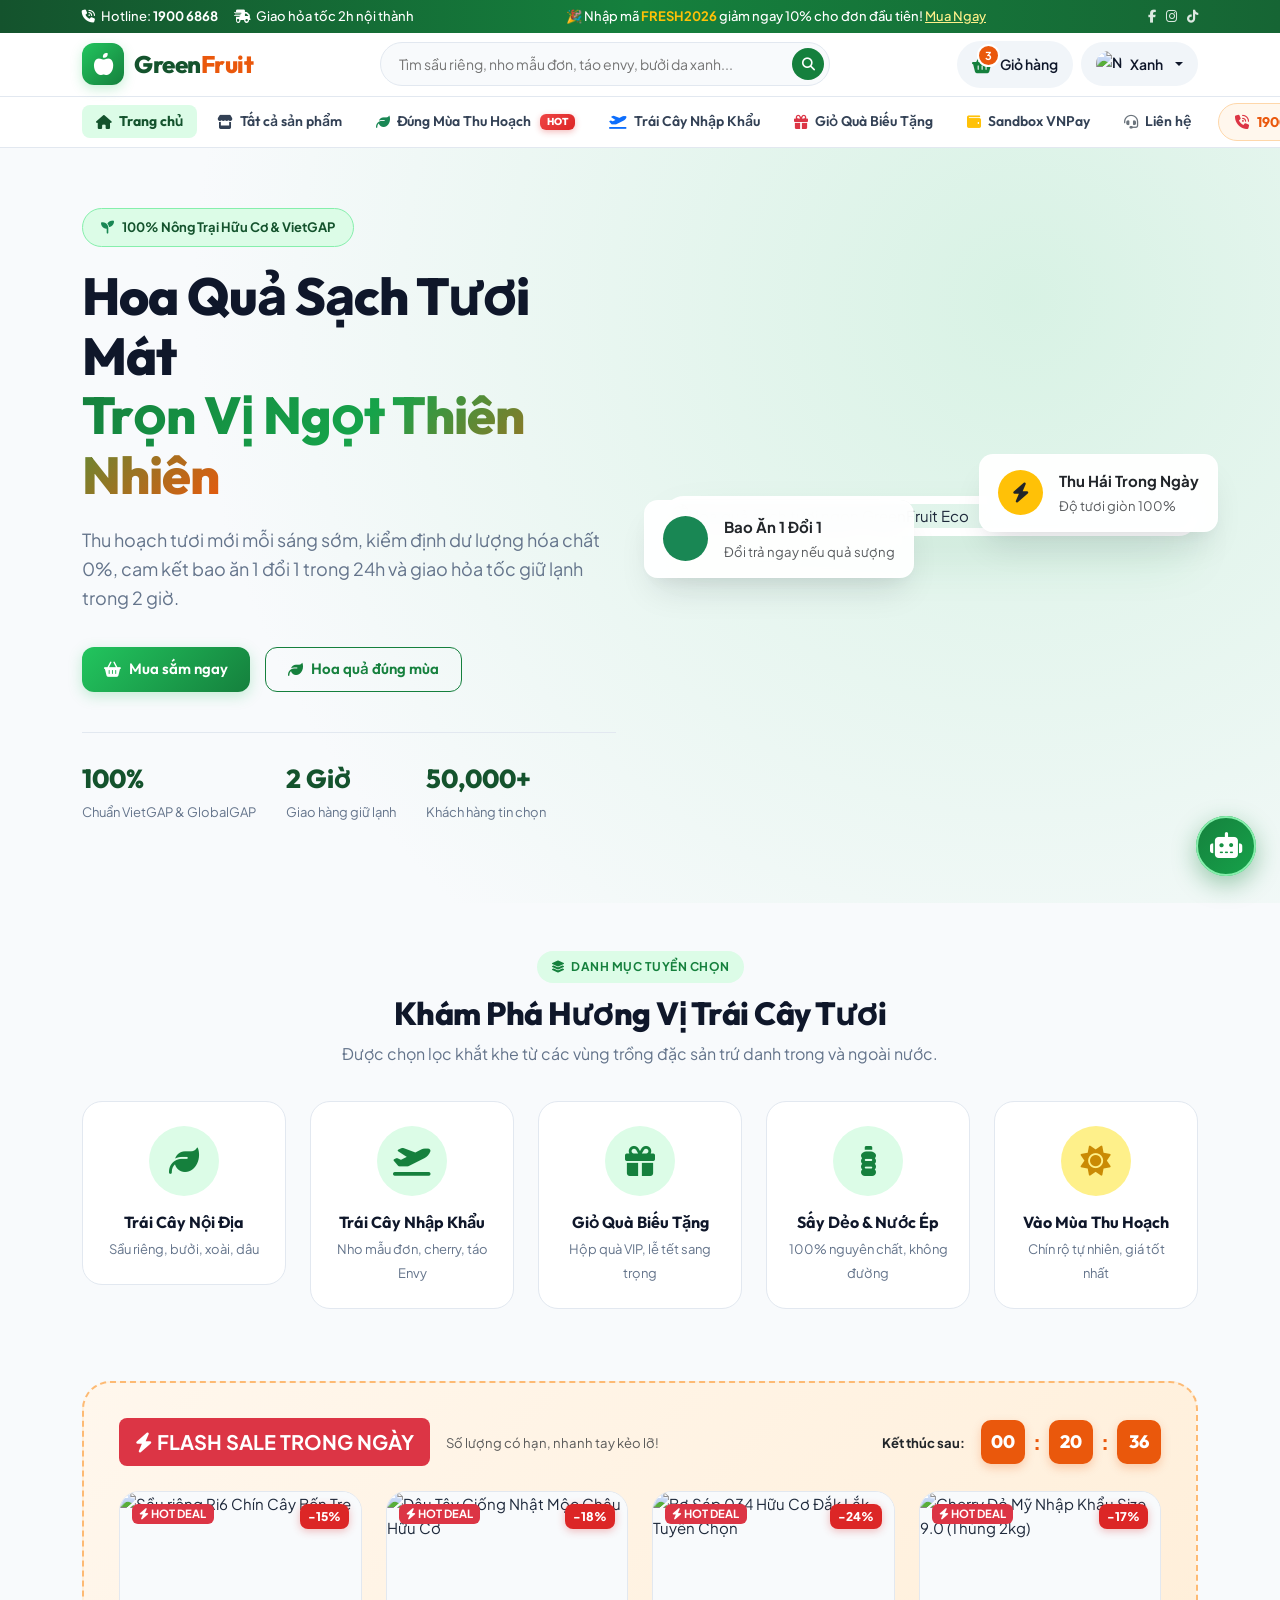
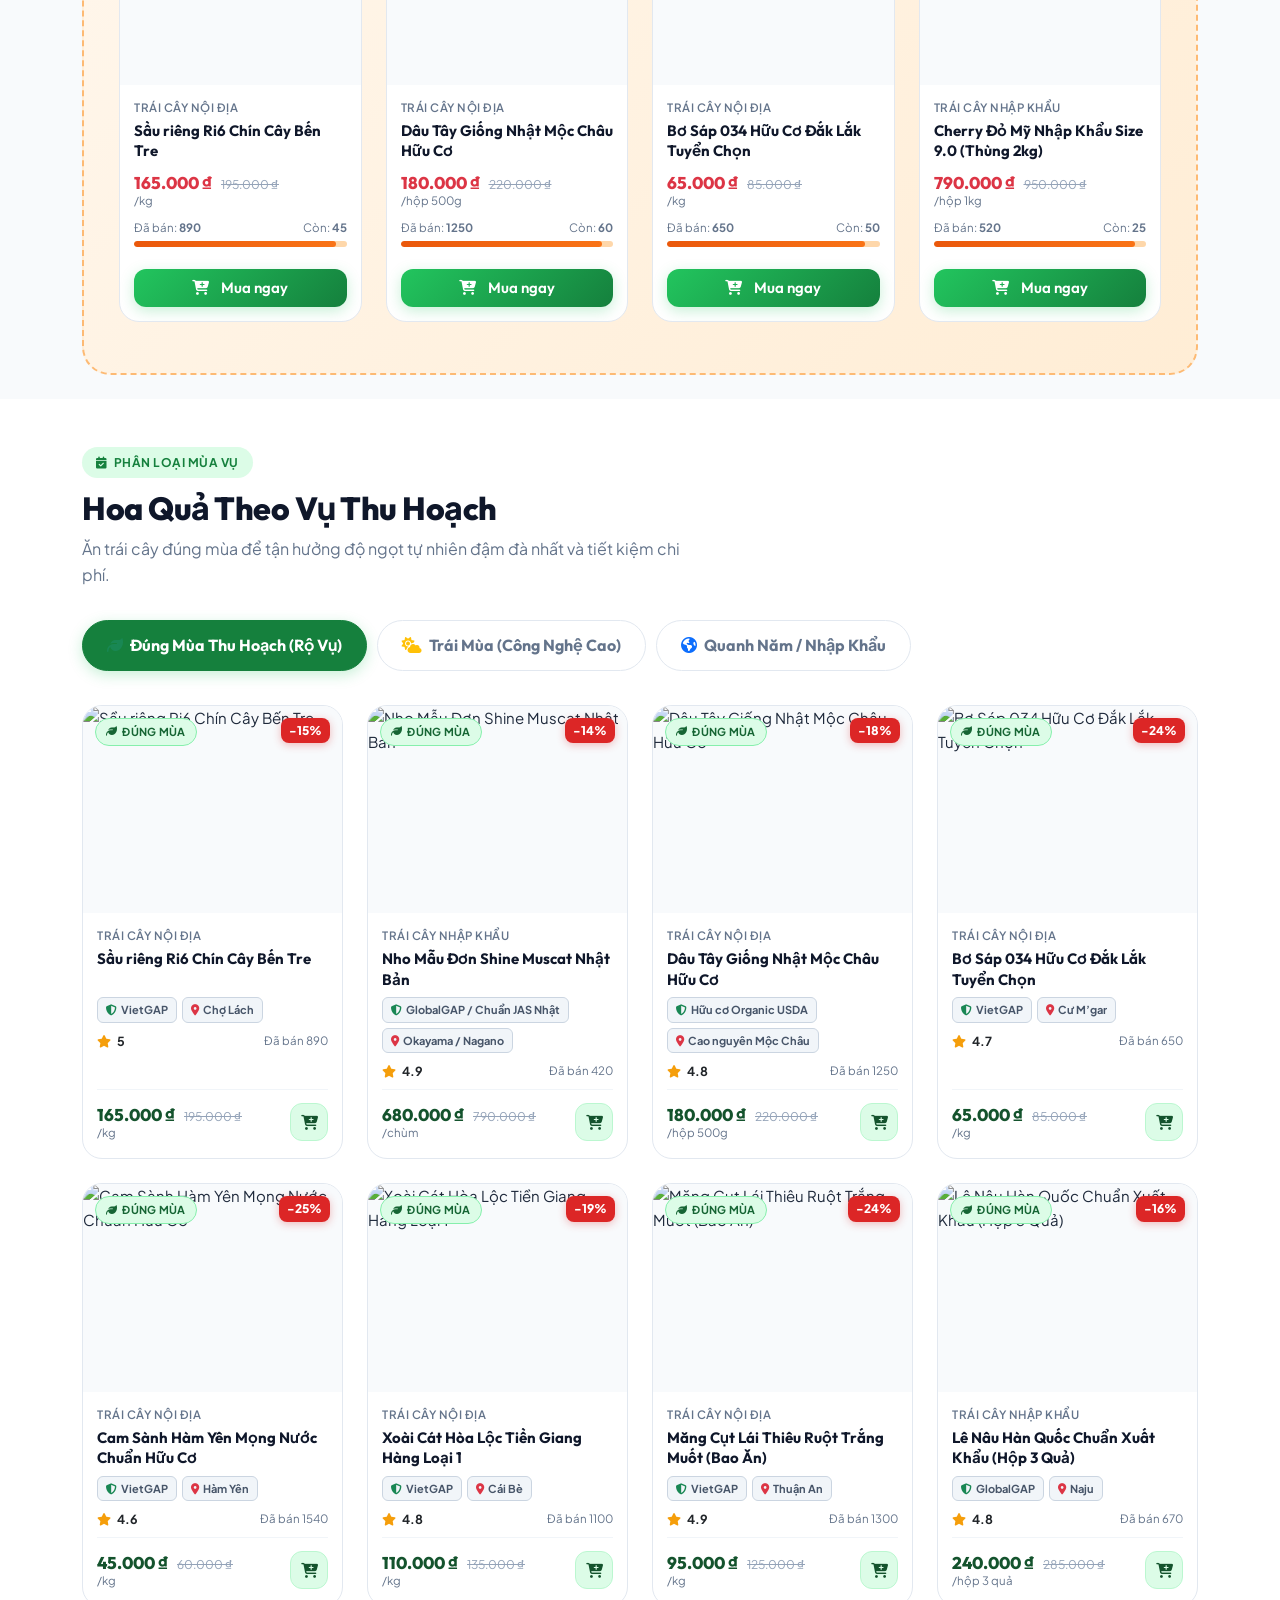
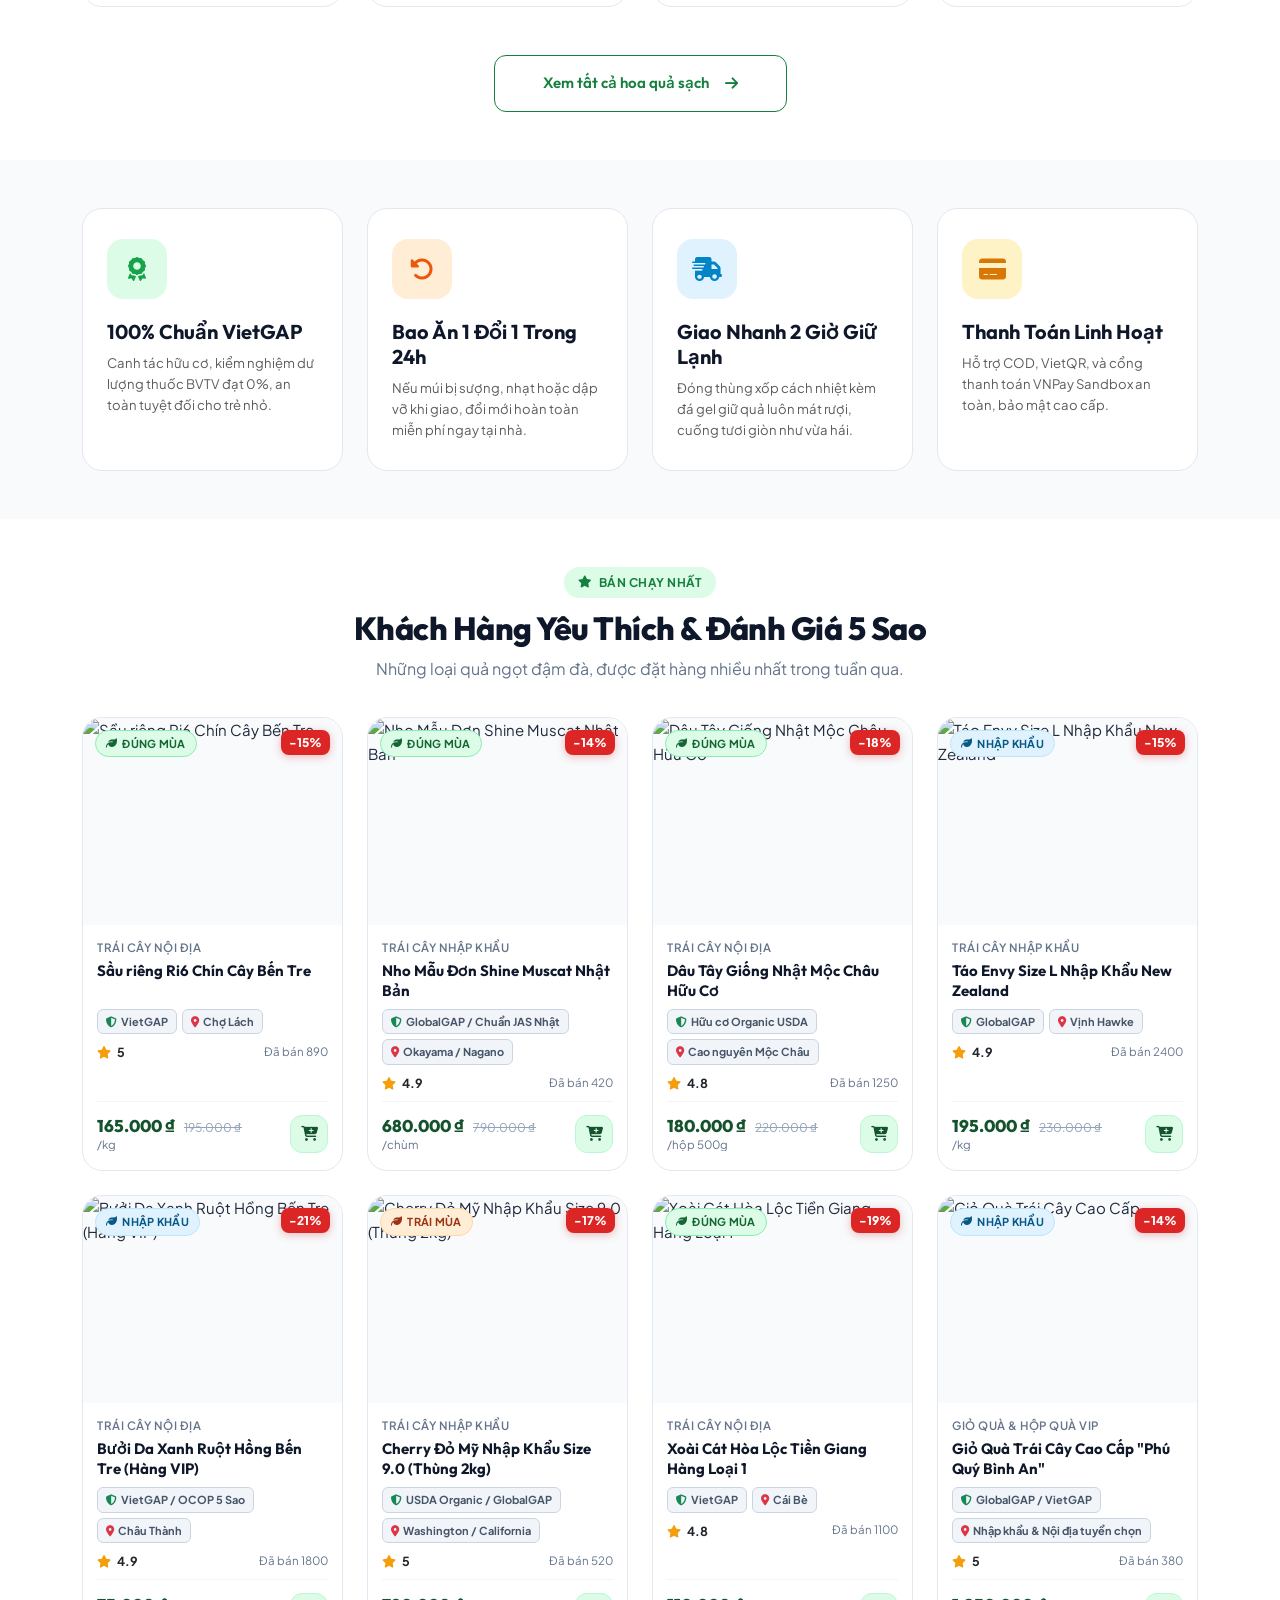
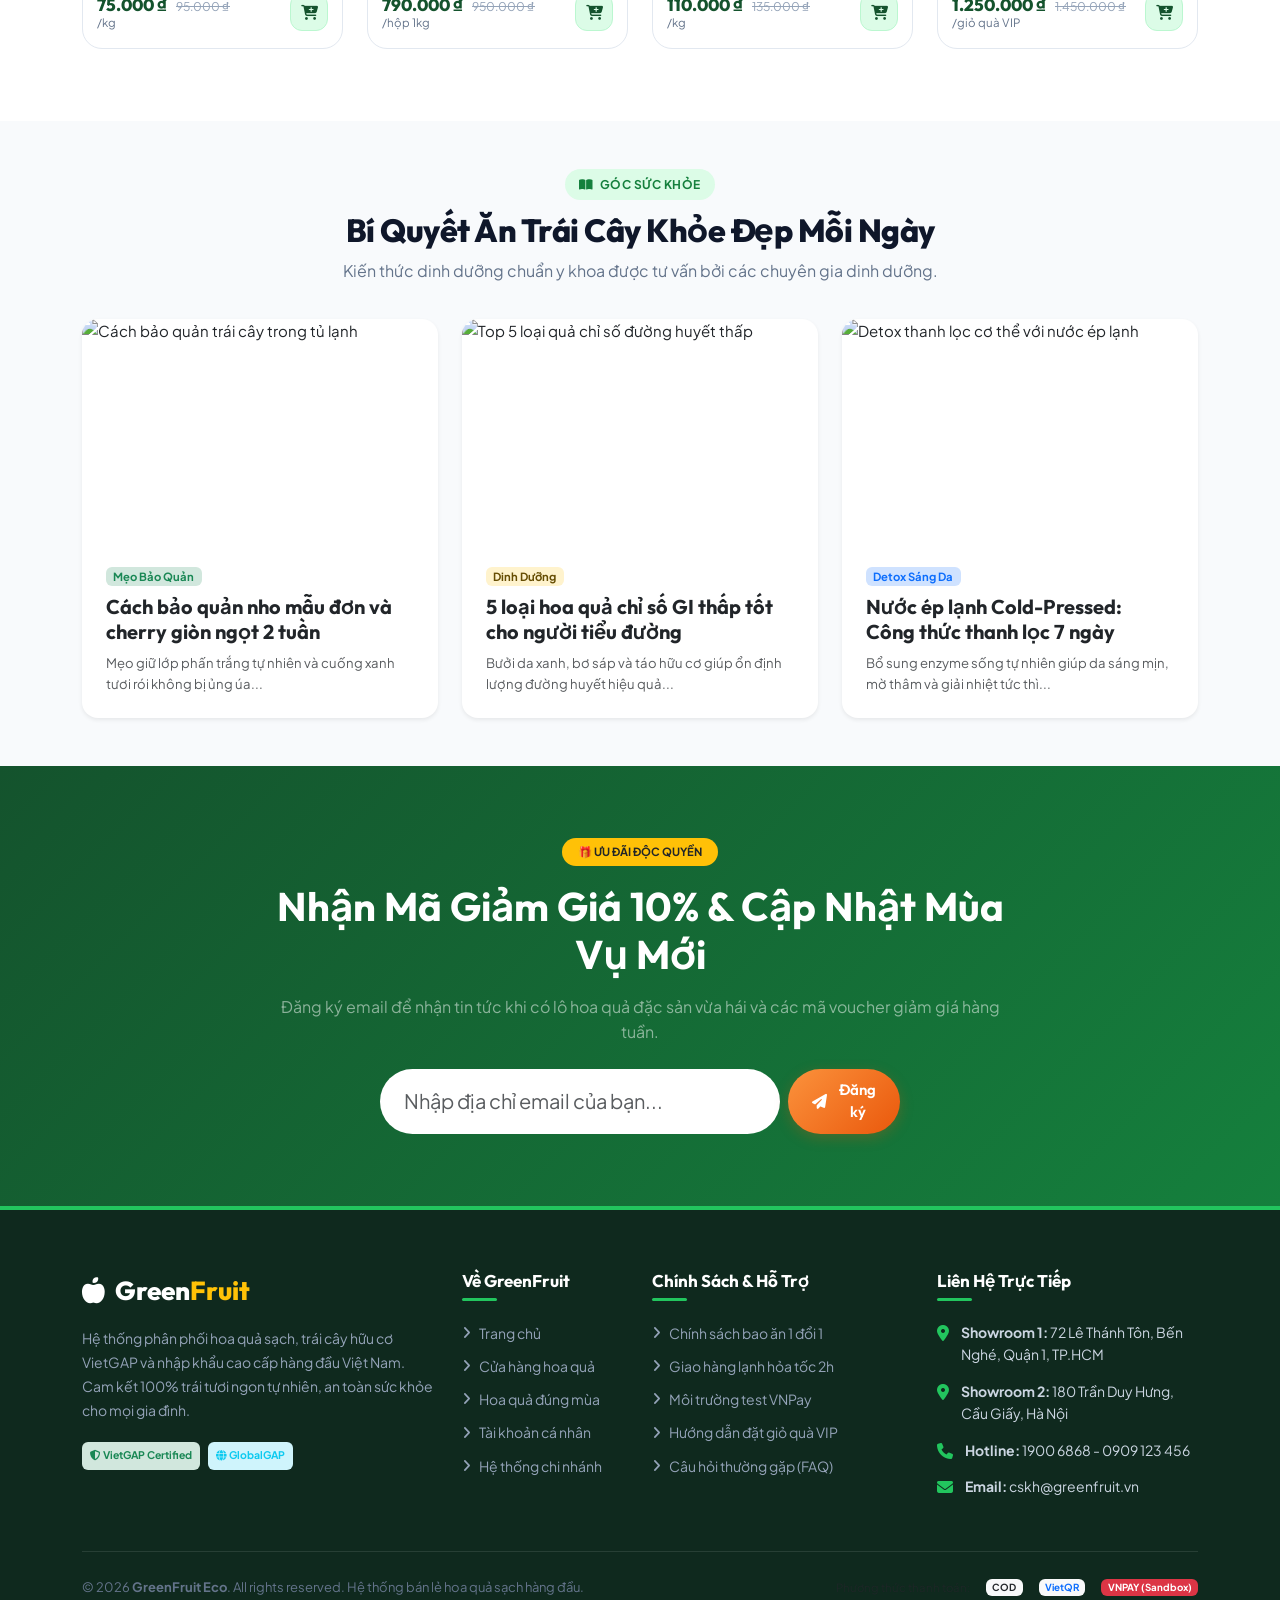
==== commit 0dd234d5: "feat: complete enterprise Python Django backend with MySQL ORM, Celery, Redis, SSE, AI and Render de" ====
--- a/index.html
+++ b/index.html
@@ -596,6 +596,8 @@
   <script src="https://cdn.jsdelivr.net/npm/bootstrap@5.3.3/dist/js/bootstrap.bundle.min.js"></script>
   <!-- Core Data Layer & LocalStorage -->
   <script src="js/data.js"></script>
+  <!-- EcoFruit Backend API Adapter -->
+  <script src="js/api.js"></script>
   <!-- VNPay Sandbox Simulator -->
   <script src="js/vnpay-simulator.js"></script>
   <!-- Common Utilities, Auth & Cart Badges -->
--- a/css/global.css
+++ b/css/global.css
@@ -947,6 +947,63 @@
   100% { transform: scale(1.5); opacity: 0; }
 }
 
+/* ==========================================================================
+   BACK TO TOP BUTTON (NÚT LƯỚT LÊN ĐẦU TRANG)
+   ========================================================================== */
+
+.btn-back-to-top {
+  position: fixed;
+  bottom: 96px;
+  right: 28px;
+  width: 50px;
+  height: 50px;
+  border-radius: 50%;
+  background: #ffffff;
+  color: var(--primary-dark);
+  border: 2px solid #86efac;
+  box-shadow: 0 6px 20px rgba(0, 0, 0, 0.12);
+  display: flex;
+  align-items: center;
+  justify-content: center;
+  font-size: 18px;
+  cursor: pointer;
+  z-index: 9980;
+  opacity: 0;
+  visibility: hidden;
+  pointer-events: none;
+  transform: translateY(15px) scale(0.85);
+  transition: opacity 0.3s ease, visibility 0.3s ease, transform 0.3s cubic-bezier(0.34, 1.56, 0.64, 1), background 0.2s ease, color 0.2s ease, box-shadow 0.2s ease;
+}
+
+.btn-back-to-top.visible {
+  opacity: 1;
+  visibility: visible;
+  pointer-events: auto;
+  transform: translateY(0) scale(1);
+}
+
+.btn-back-to-top:hover {
+  background: linear-gradient(135deg, var(--primary) 0%, var(--primary-dark) 100%);
+  color: #ffffff;
+  border-color: var(--primary);
+  box-shadow: 0 8px 24px var(--primary-glow);
+  transform: translateY(-4px) scale(1.1);
+}
+
+.btn-back-to-top:active {
+  transform: translateY(-1px) scale(0.95);
+}
+
+@media (max-width: 991.98px) {
+  .btn-back-to-top {
+    bottom: 138px;
+    right: 24px;
+    width: 44px;
+    height: 44px;
+    font-size: 16px;
+  }
+}
+
 /* Chatbot Window */
 .chatbot-window {
   position: fixed;
